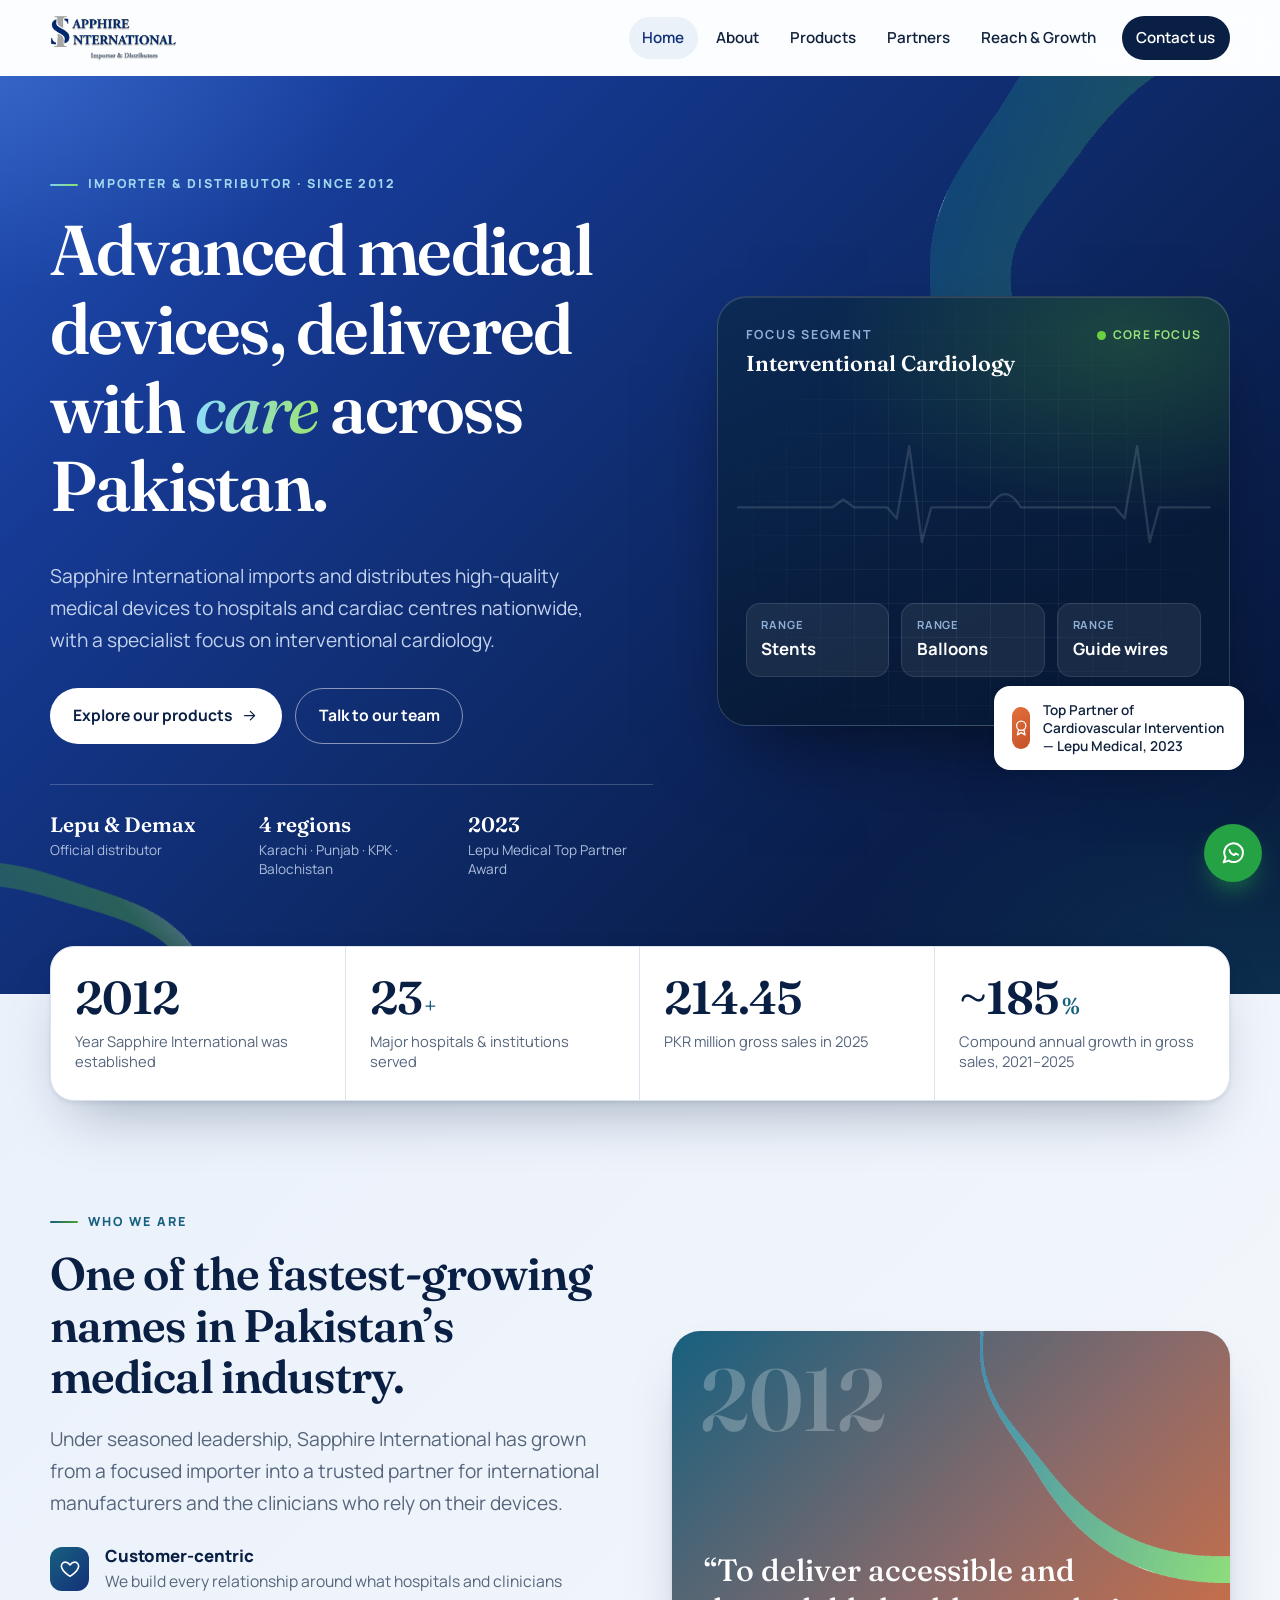
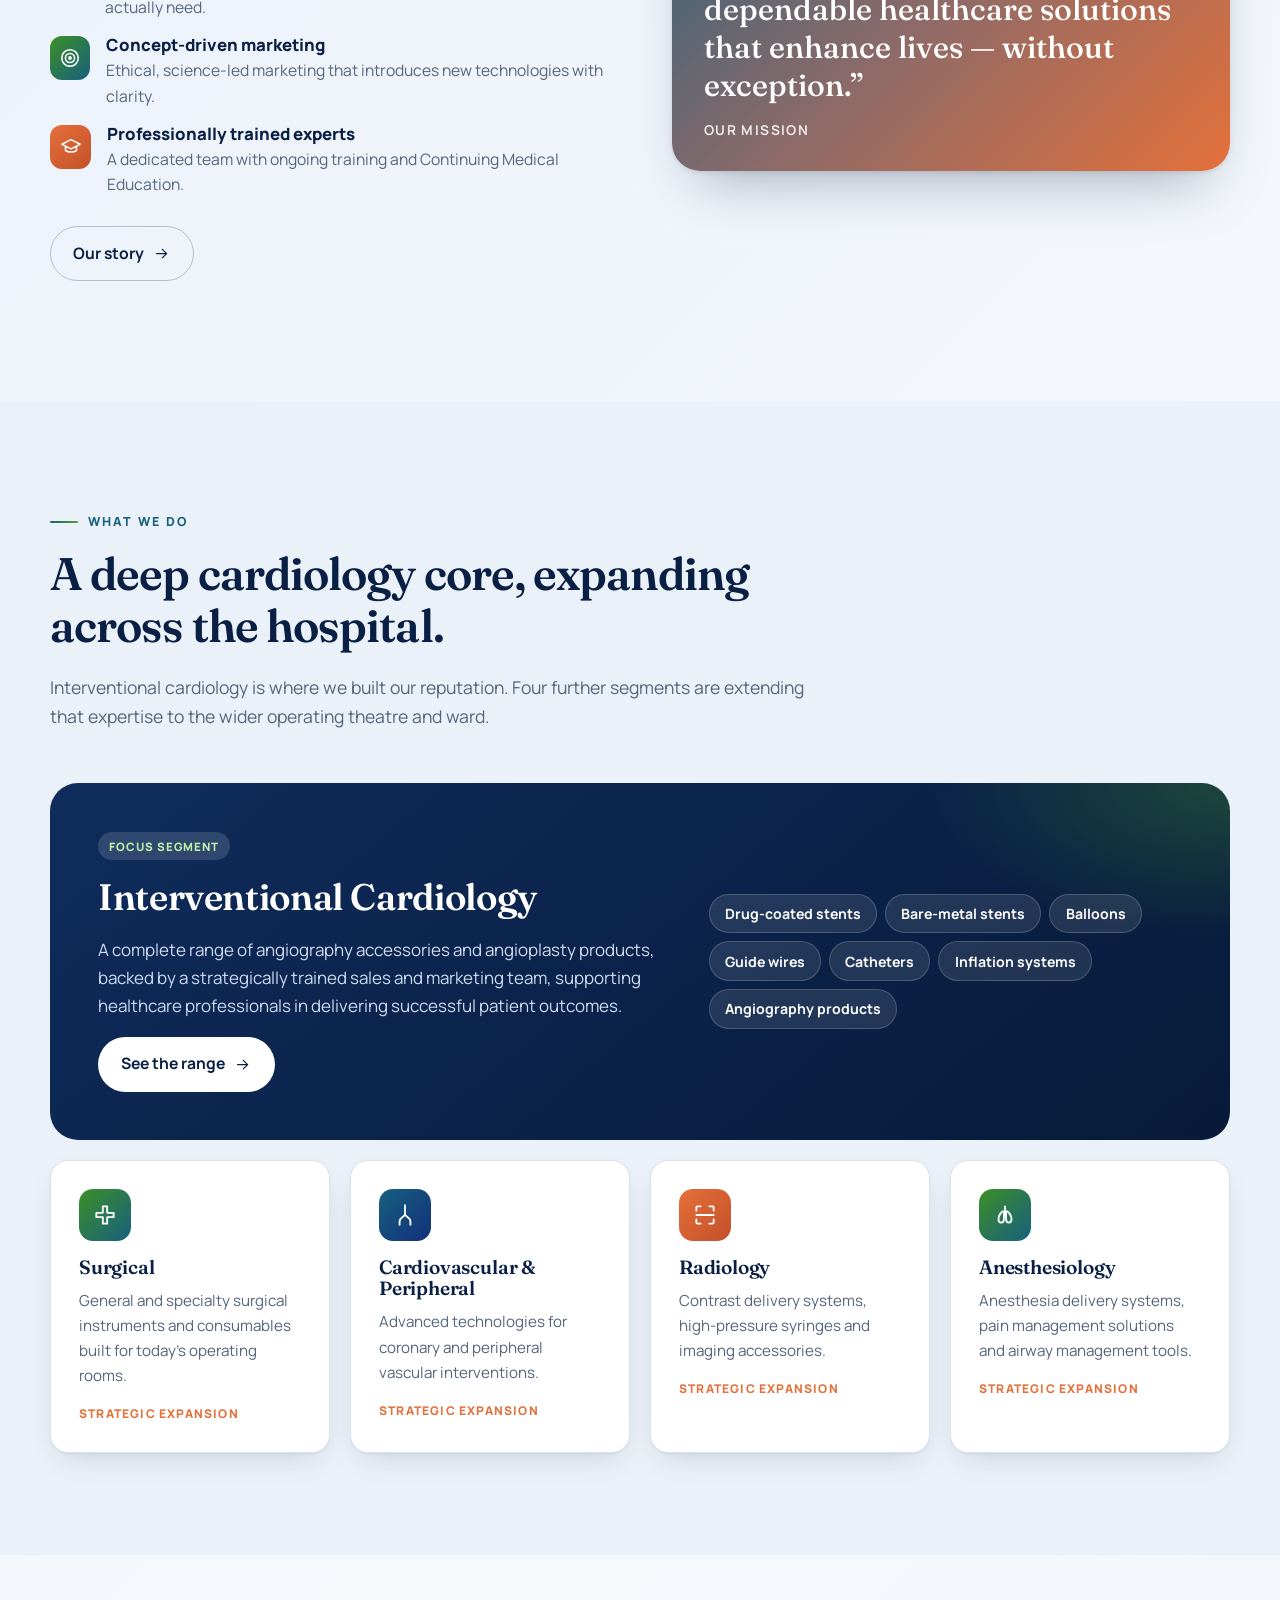
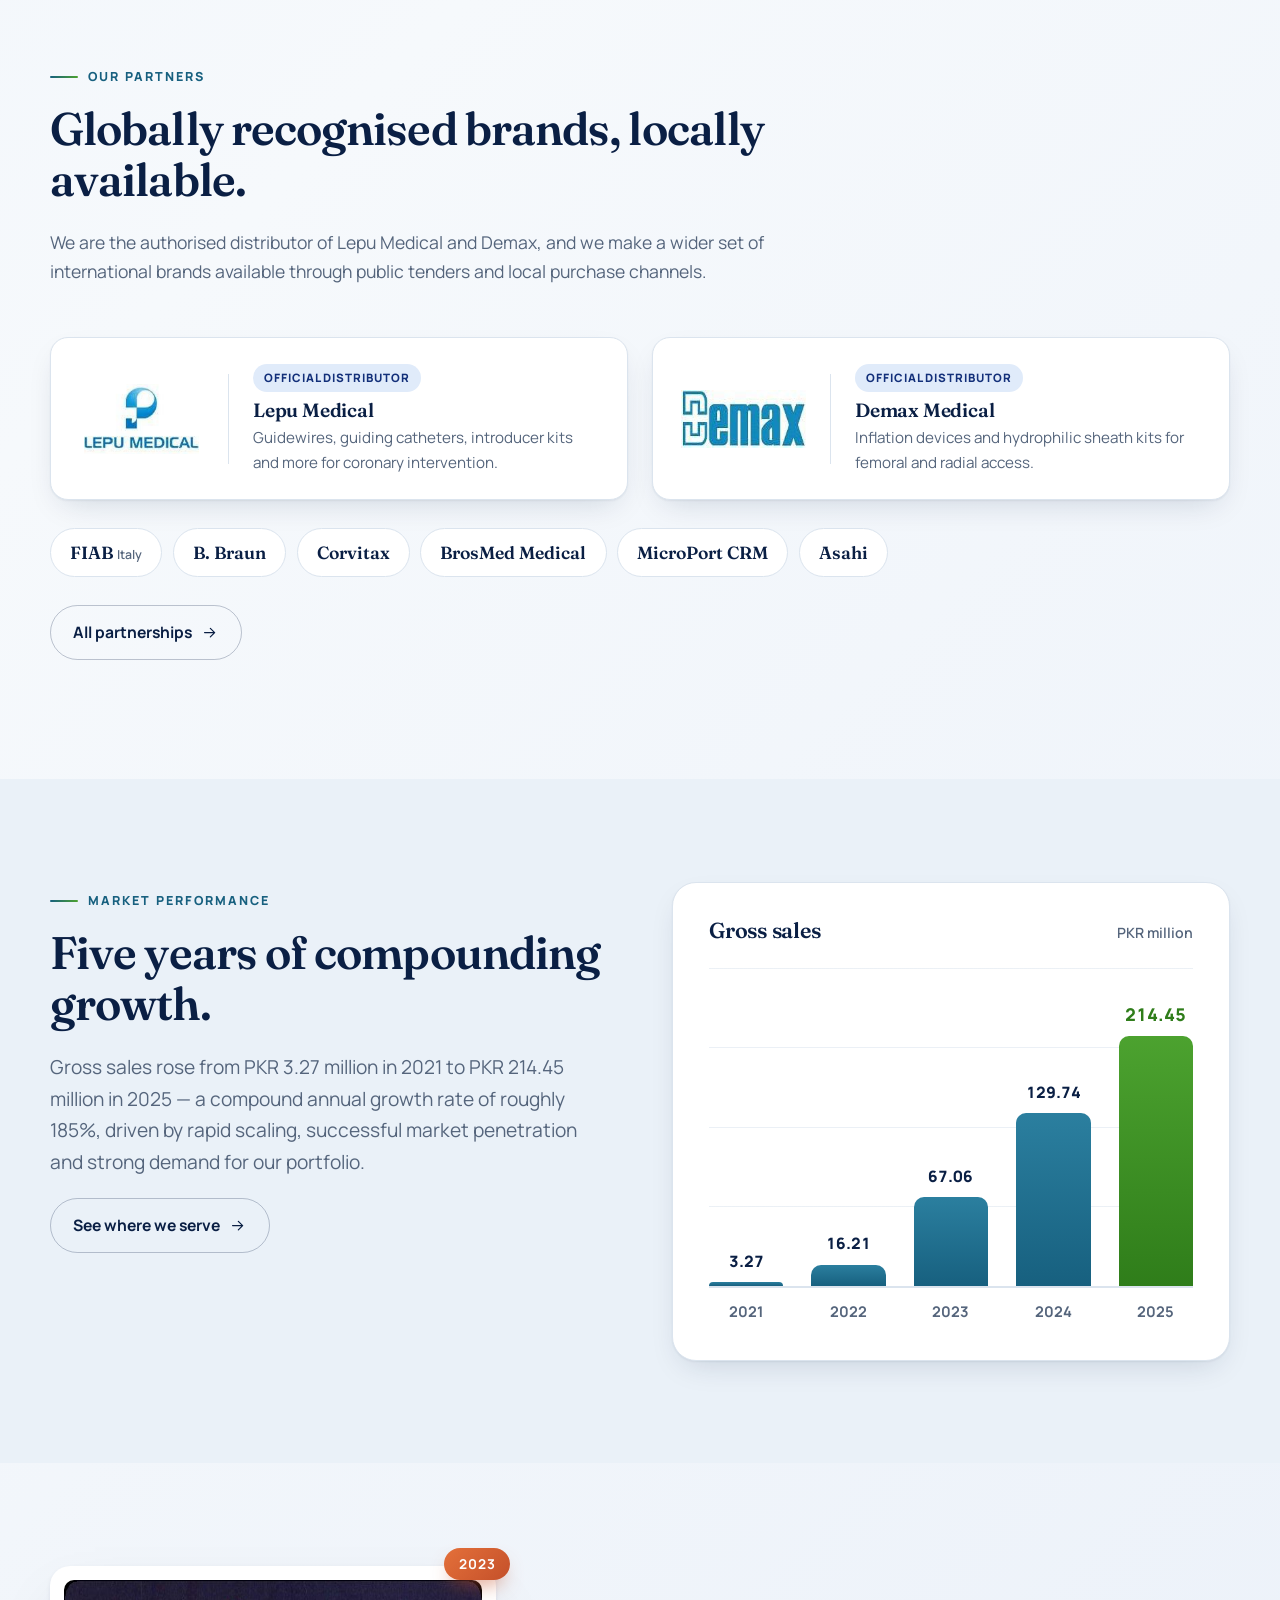
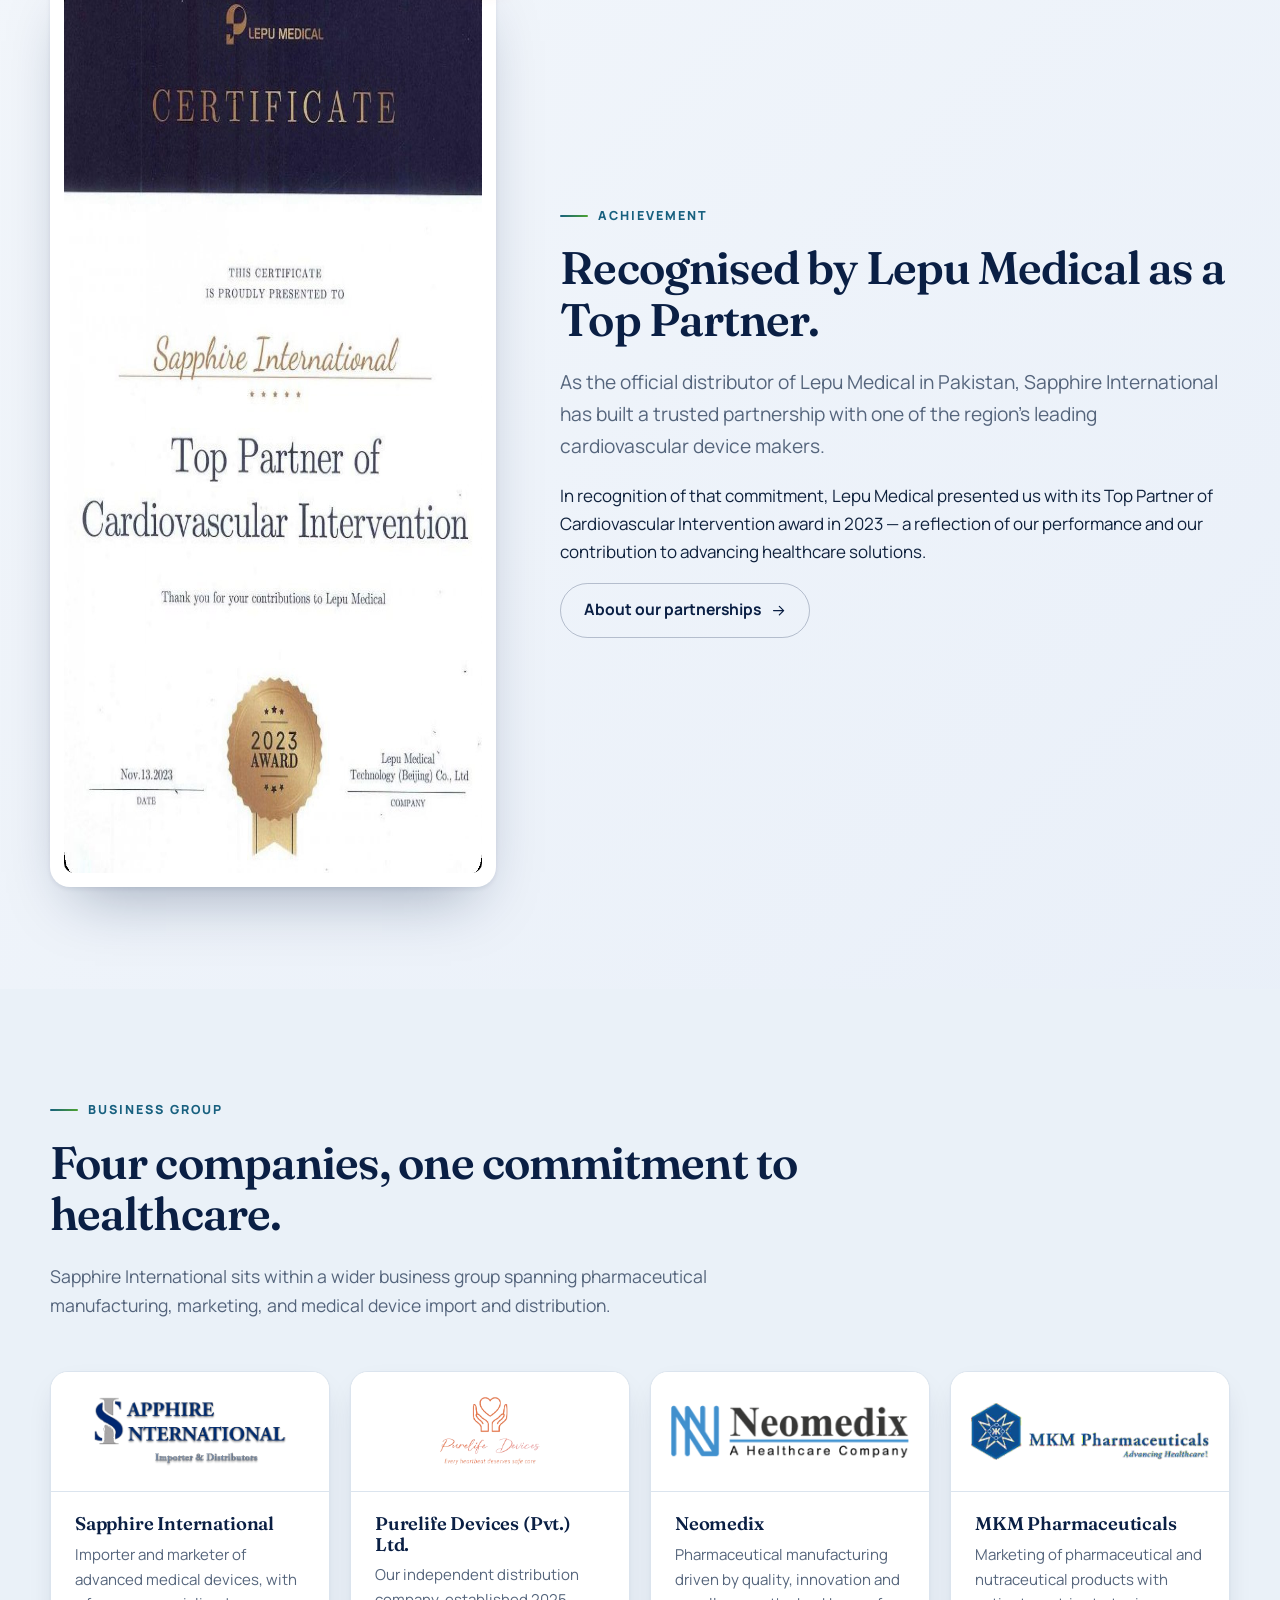
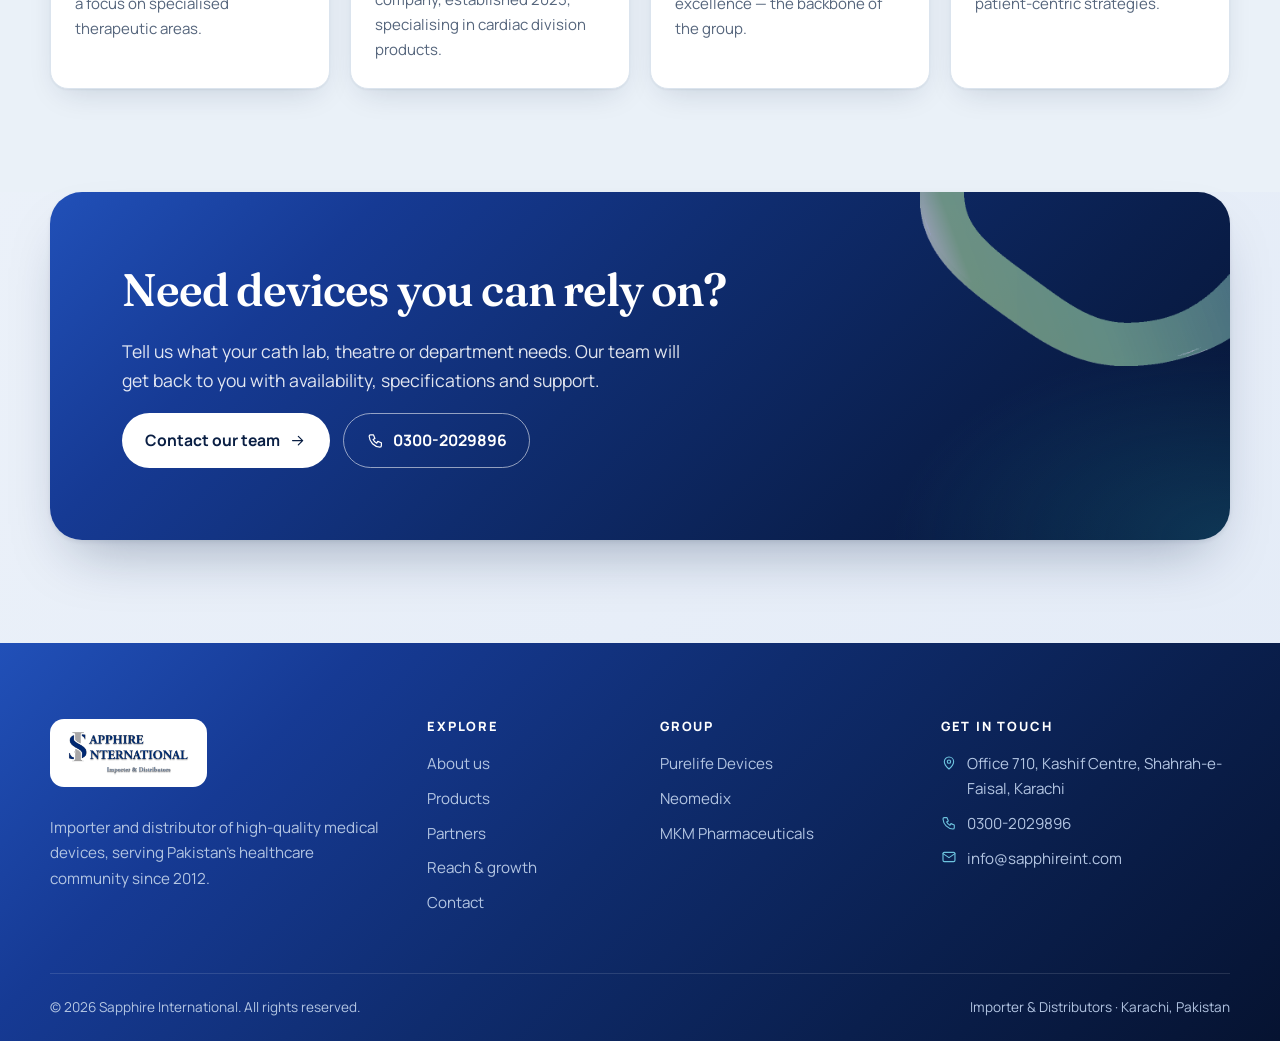
==== index.html @ 2f23a9c2 "Add Sapphire International website Static six-page site (home, about, products, partners, reach, con" ====
<!doctype html>
<html lang="en">
<head>
<meta charset="utf-8">
<meta name="viewport" content="width=device-width, initial-scale=1">
<title>Sapphire International — Medical Device Importer & Distributor, Pakistan</title>
<meta name="description" content="Sapphire International imports and distributes high-quality medical devices across Pakistan, with a specialist focus on interventional cardiology. Official distributor of Lepu Medical and Demax.">
<meta property="og:title" content="Sapphire International — Importer & Distributor of Medical Devices">
<meta property="og:description" content="Advanced cardiac and surgical medical devices for hospitals across Pakistan, since 2012.">
<meta property="og:type" content="website">
<meta name="theme-color" content="#0a1f44">
<link rel="icon" href="assets/img/favicon.svg" type="image/svg+xml">
<link rel="preconnect" href="https://fonts.googleapis.com">
<link rel="preconnect" href="https://fonts.gstatic.com" crossorigin>
<link href="https://fonts.googleapis.com/css2?family=Fraunces:ital,opsz,wght@0,9..144,500;0,9..144,600;1,9..144,500&family=Manrope:wght@500;600;700;800&display=swap" rel="stylesheet">
<link rel="stylesheet" href="assets/css/styles.css">
<script>document.documentElement.classList.add('js');</script>
</head>
<body>
<a class="skip" href="#main">Skip to content</a>

<header class="site-header">
  <div class="container nav">
    <a class="brand" href="index.html" aria-label="Sapphire International — home"><img src="assets/img/logo-sapphire.png" alt="Sapphire International — Importer & Distributors" width="423" height="153"></a>
    <button class="nav-toggle" type="button" aria-expanded="false" aria-controls="nav-links" aria-label="Toggle menu"><svg class="ic i-menu"><use href="#i-menu"/></svg><svg class="ic i-close"><use href="#i-close"/></svg></button>
    <nav class="nav-links" id="nav-links" aria-label="Primary">
      <a href="index.html" aria-current="page">Home</a>
      <a href="about.html">About</a>
      <a href="products.html">Products</a>
      <a href="partners.html">Partners</a>
      <a href="reach.html">Reach &amp; Growth</a>
      <a href="contact.html" class="btn">Contact us</a>
    </nav>
  </div>
</header>

<main id="main">

<!-- HERO -->
<section class="hero">
  <img class="ring ring--a" src="assets/img/ring-a.png" alt="" aria-hidden="true">
  <img class="ring ring--b" src="assets/img/ring-thin-b.png" alt="" aria-hidden="true">
  <div class="container hero-grid">
    <div>
      <span class="eyebrow">Importer &amp; Distributor · Since 2012</span>
      <h1>Advanced medical devices, delivered with <em>care</em> across Pakistan.</h1>
      <p class="lead">Sapphire International imports and distributes high-quality medical devices to hospitals and cardiac centres nationwide, with a specialist focus on interventional cardiology.</p>
      <div class="cta-row">
        <a class="btn" href="products.html">Explore our products <svg class="ic"><use href="#i-arrow-right"/></svg></a>
        <a class="btn btn--ghost" href="contact.html">Talk to our team</a>
      </div>
      <div class="hero-proof">
        <div><strong>Lepu &amp; Demax</strong>Official distributor</div>
        <div><strong>4 regions</strong>Karachi · Punjab · KPK · Balochistan</div>
        <div><strong>2023</strong>Lepu Medical Top Partner Award</div>
      </div>
    </div>

    <div class="hero-visual reveal">
      <div class="pulse-card" role="img" aria-label="Animated heartbeat trace representing our cardiology focus">
        <div class="pulse-top">
          <div><small>Focus segment</small><b>Interventional Cardiology</b></div>
          <span class="live">Core focus</span>
        </div>
        <div class="ecg">
          <svg viewBox="0 0 600 200" aria-hidden="true">
            <path class="ghost" d="M0 110H120l14-10 14 10h42l12 14 16-92 16 122 12-44h74q20-34 40 0h120l12 14 16-92 16 122 12-44H600"/>
            <path class="trace" d="M0 110H120l14-10 14 10h42l12 14 16-92 16 122 12-44h74q20-34 40 0h120l12 14 16-92 16 122 12-44H600"/>
          </svg>
        </div>
        <div class="pulse-meta">
          <div><small>Range</small><b>Stents</b></div>
          <div><small>Range</small><b>Balloons</b></div>
          <div><small>Range</small><b>Guide wires</b></div>
        </div>
      </div>
      <div class="float-badge">
        <span class="icon-badge icon-badge--orange"><svg class="ic"><use href="#i-award"/></svg></span>
        <span>Top Partner of Cardiovascular Intervention — Lepu Medical, 2023</span>
      </div>
    </div>
  </div>
</section>

<!-- STATS -->
<section class="stats" aria-label="Company at a glance">
  <div class="container">
    <div class="stats-grid">
      <div class="stat"><div class="num">2012</div><p>Year Sapphire International was established</p></div>
      <div class="stat"><div class="num"><span data-count="23">23</span><small>+</small></div><p>Major hospitals &amp; institutions served</p></div>
      <div class="stat"><div class="num"><span data-count="214.45" data-decimals="2">214.45</span></div><p>PKR million gross sales in 2025</p></div>
      <div class="stat"><div class="num">~<span data-count="185">185</span><small>%</small></div><p>Compound annual growth in gross sales, 2021–2025</p></div>
    </div>
  </div>
</section>

<!-- ABOUT -->
<section class="section">
  <div class="container split">
    <div class="reveal">
      <span class="eyebrow">Who we are</span>
      <h2>One of the fastest-growing names in Pakistan’s medical industry.</h2>
      <p class="lead">Under seasoned leadership, Sapphire International has grown from a focused importer into a trusted partner for international manufacturers and the clinicians who rely on their devices.</p>
      <div class="pillars">
        <div class="pillar"><span class="icon-badge"><svg class="ic"><use href="#i-heart"/></svg></span><div><h3>Customer-centric</h3><p>We build every relationship around what hospitals and clinicians actually need.</p></div></div>
        <div class="pillar"><span class="icon-badge icon-badge--green"><svg class="ic"><use href="#i-target"/></svg></span><div><h3>Concept-driven marketing</h3><p>Ethical, science-led marketing that introduces new technologies with clarity.</p></div></div>
        <div class="pillar"><span class="icon-badge icon-badge--orange"><svg class="ic"><use href="#i-cap"/></svg></span><div><h3>Professionally trained experts</h3><p>A dedicated team with ongoing training and Continuing Medical Education.</p></div></div>
      </div>
      <p style="margin-top:1.75rem"><a class="btn btn--ghost" href="about.html">Our story <svg class="ic"><use href="#i-arrow-right"/></svg></a></p>
    </div>
    <div class="story-visual reveal" style="--d:.12s">
      <img class="ring" src="assets/img/ring-thin-a.png" alt="" aria-hidden="true">
      <span class="year-stamp">2012</span>
      <blockquote>“To deliver accessible and dependable healthcare solutions that enhance lives — without exception.”
        <cite>Our mission</cite>
      </blockquote>
    </div>
  </div>
</section>

<!-- DIVISIONS -->
<section class="section section--tint">
  <div class="container">
    <div class="section-head reveal">
      <span class="eyebrow">What we do</span>
      <h2>A deep cardiology core, expanding across the hospital.</h2>
      <p>Interventional cardiology is where we built our reputation. Four further segments are extending that expertise to the wider operating theatre and ward.</p>
    </div>
    <div class="division-grid">
      <article class="feature reveal">
        <div>
          <span class="tag">Focus segment</span>
          <h3>Interventional Cardiology</h3>
          <p>A complete range of angiography accessories and angioplasty products, backed by a strategically trained sales and marketing team, supporting healthcare professionals in delivering successful patient outcomes.</p>
          <a class="btn btn--light" href="products.html">See the range <svg class="ic"><use href="#i-arrow-right"/></svg></a>
        </div>
        <div class="chip-list" aria-label="Product types">
          <span class="chip">Drug-coated stents</span><span class="chip">Bare-metal stents</span><span class="chip">Balloons</span><span class="chip">Guide wires</span><span class="chip">Catheters</span><span class="chip">Inflation systems</span><span class="chip">Angiography products</span>
        </div>
      </article>
      <article class="card mini reveal" style="--d:.05s"><span class="icon-badge icon-badge--green"><svg class="ic"><use href="#i-plus"/></svg></span><h3>Surgical</h3><p>General and specialty surgical instruments and consumables built for today’s operating rooms.</p><div class="where">Strategic expansion</div></article>
      <article class="card mini reveal" style="--d:.1s"><span class="icon-badge"><svg class="ic"><use href="#i-vessel"/></svg></span><h3>Cardiovascular &amp; Peripheral</h3><p>Advanced technologies for coronary and peripheral vascular interventions.</p><div class="where">Strategic expansion</div></article>
      <article class="card mini reveal" style="--d:.15s"><span class="icon-badge icon-badge--orange"><svg class="ic"><use href="#i-scan"/></svg></span><h3>Radiology</h3><p>Contrast delivery systems, high-pressure syringes and imaging accessories.</p><div class="where">Strategic expansion</div></article>
      <article class="card mini reveal" style="--d:.2s"><span class="icon-badge icon-badge--green"><svg class="ic"><use href="#i-lungs"/></svg></span><h3>Anesthesiology</h3><p>Anesthesia delivery systems, pain management solutions and airway management tools.</p><div class="where">Strategic expansion</div></article>
    </div>
  </div>
</section>

<!-- PARTNERS -->
<section class="section">
  <div class="container">
    <div class="section-head reveal">
      <span class="eyebrow">Our partners</span>
      <h2>Globally recognised brands, locally available.</h2>
      <p>We are the authorised distributor of Lepu Medical and Demax, and we make a wider set of international brands available through public tenders and local purchase channels.</p>
    </div>
    <div class="partner-row">
      <div class="partner-card reveal">
        <div class="logo-box"><img src="assets/img/logo-lepu.png" alt="Lepu Medical" width="173" height="106"></div>
        <div><span class="tag tag--blue">Official distributor</span><h3 style="margin-top:.5rem">Lepu Medical</h3><p>Guidewires, guiding catheters, introducer kits and more for coronary intervention.</p></div>
      </div>
      <div class="partner-card reveal" style="--d:.1s">
        <div class="logo-box"><img src="assets/img/logo-demax.png" alt="Demax Medical" width="185" height="58"></div>
        <div><span class="tag tag--blue">Official distributor</span><h3 style="margin-top:.5rem">Demax Medical</h3><p>Inflation devices and hydrophilic sheath kits for femoral and radial access.</p></div>
      </div>
    </div>
    <div class="brand-cloud reveal" aria-label="Sub-distribution brands">
      <span class="brand-pill">FIAB <small style="font-family:var(--font-body);font-size:.7em;color:var(--muted)">Italy</small></span>
      <span class="brand-pill">B. Braun</span>
      <span class="brand-pill">Corvitax</span>
      <span class="brand-pill">BrosMed Medical</span>
      <span class="brand-pill">MicroPort CRM</span>
      <span class="brand-pill">Asahi</span>
    </div>
    <p style="margin-top:1.75rem"><a class="btn btn--ghost" href="partners.html">All partnerships <svg class="ic"><use href="#i-arrow-right"/></svg></a></p>
  </div>
</section>

<!-- GROWTH -->
<section class="section section--tint">
  <div class="container split split--top">
    <div class="reveal">
      <span class="eyebrow">Market performance</span>
      <h2>Five years of compounding growth.</h2>
      <p class="lead">Gross sales rose from PKR 3.27 million in 2021 to PKR 214.45 million in 2025 — a compound annual growth rate of roughly 185%, driven by rapid scaling, successful market penetration and strong demand for our portfolio.</p>
      <p><a class="btn btn--ghost" href="reach.html">See where we serve <svg class="ic"><use href="#i-arrow-right"/></svg></a></p>
    </div>
    <div class="chart-card reveal" style="--d:.1s">
      <div class="chart-head"><h3>Gross sales</h3><small>PKR million</small></div>
      <div class="bars" role="img" aria-label="Gross sales in PKR million: 2021, 3.27. 2022, 16.21. 2023, 67.06. 2024, 129.74. 2025, 214.45.">
        <div class="bar-col"><span class="bar-val">3.27</span><div class="bar" style="--h:1.6%"></div></div>
        <div class="bar-col"><span class="bar-val">16.21</span><div class="bar" style="--h:7.6%;--d:.1s"></div></div>
        <div class="bar-col"><span class="bar-val">67.06</span><div class="bar" style="--h:31.3%;--d:.2s"></div></div>
        <div class="bar-col"><span class="bar-val">129.74</span><div class="bar" style="--h:60.5%;--d:.3s"></div></div>
        <div class="bar-col peak"><span class="bar-val">214.45</span><div class="bar" style="--h:100%;--d:.4s"></div></div>
      </div>
      <div class="bar-years" aria-hidden="true"><span>2021</span><span>2022</span><span>2023</span><span>2024</span><span>2025</span></div>
    </div>
  </div>
</section>

<!-- AWARD -->
<section class="section">
  <div class="container award">
    <figure class="cert reveal" style="margin:0">
      <img src="assets/img/lepu-top-partner-2023.jpg" alt="Lepu Medical certificate presented to Sapphire International: Top Partner of Cardiovascular Intervention, 13 November 2023" width="1058" height="893" loading="lazy">
    </figure>
    <div class="reveal" style="--d:.1s">
      <span class="eyebrow">Achievement</span>
      <h2>Recognised by Lepu Medical as a Top Partner.</h2>
      <p class="lead">As the official distributor of Lepu Medical in Pakistan, Sapphire International has built a trusted partnership with one of the region’s leading cardiovascular device makers.</p>
      <p>In recognition of that commitment, Lepu Medical presented us with its Top Partner of Cardiovascular Intervention award in 2023 — a reflection of our performance and our contribution to advancing healthcare solutions.</p>
      <p><a class="btn btn--ghost" href="partners.html">About our partnerships <svg class="ic"><use href="#i-arrow-right"/></svg></a></p>
    </div>
  </div>
</section>

<!-- GROUP -->
<section class="section section--tint">
  <div class="container">
    <div class="section-head reveal">
      <span class="eyebrow">Business group</span>
      <h2>Four companies, one commitment to healthcare.</h2>
      <p>Sapphire International sits within a wider business group spanning pharmaceutical manufacturing, marketing, and medical device import and distribution.</p>
    </div>
    <div class="group-grid">
      <article class="group-card reveal"><div class="group-logo"><img src="assets/img/logo-sapphire.png" alt="Sapphire International"></div><div class="group-body"><h3>Sapphire International</h3><p>Importer and marketer of advanced medical devices, with a focus on specialised therapeutic areas.</p></div></article>
      <article class="group-card reveal" style="--d:.07s"><div class="group-logo"><img src="assets/img/logo-purelife.png" alt="Purelife Devices"></div><div class="group-body"><h3>Purelife Devices (Pvt.) Ltd.</h3><p>Our independent distribution company, established 2025, specialising in cardiac division products.</p></div></article>
      <article class="group-card reveal" style="--d:.14s"><div class="group-logo"><img src="assets/img/logo-neomedix.png" alt="Neomedix — A Healthcare Company"></div><div class="group-body"><h3>Neomedix</h3><p>Pharmaceutical manufacturing driven by quality, innovation and excellence — the backbone of the group.</p></div></article>
      <article class="group-card reveal" style="--d:.21s"><div class="group-logo"><img src="assets/img/logo-mkm.png" alt="MKM Pharmaceuticals — Advancing Healthcare"></div><div class="group-body"><h3>MKM Pharmaceuticals</h3><p>Marketing of pharmaceutical and nutraceutical products with patient-centric strategies.</p></div></article>
    </div>
  </div>
</section>

<!-- CTA -->
<section class="section" style="padding-top:0">
  <div class="container">
    <div class="cta-band reveal">
      <img class="ring" src="assets/img/ring-b.png" alt="" aria-hidden="true">
      <h2>Need devices you can rely on?</h2>
      <p>Tell us what your cath lab, theatre or department needs. Our team will get back to you with availability, specifications and support.</p>
      <div class="cta-row">
        <a class="btn btn--light" href="contact.html">Contact our team <svg class="ic"><use href="#i-arrow-right"/></svg></a>
        <a class="btn btn--outline-light" href="tel:+923002029896"><svg class="ic"><use href="#i-phone"/></svg> 0300-2029896</a>
      </div>
    </div>
  </div>
</section>

</main>

<footer class="site-footer">
  <div class="container footer-grid">
    <div class="footer-brand">
      <a class="logo-plate" href="index.html" aria-label="Sapphire International — home"><img src="assets/img/logo-sapphire.png" alt="Sapphire International"></a>
      <p>Importer and distributor of high-quality medical devices, serving Pakistan’s healthcare community since 2012.</p>
    </div>
    <div>
      <h4>Explore</h4>
      <ul>
        <li><a href="about.html">About us</a></li>
        <li><a href="products.html">Products</a></li>
        <li><a href="partners.html">Partners</a></li>
        <li><a href="reach.html">Reach &amp; growth</a></li>
        <li><a href="contact.html">Contact</a></li>
      </ul>
    </div>
    <div>
      <h4>Group</h4>
      <ul>
        <li><a href="about.html#group">Purelife Devices</a></li>
        <li><a href="about.html#group">Neomedix</a></li>
        <li><a href="about.html#group">MKM Pharmaceuticals</a></li>
      </ul>
    </div>
    <div>
      <h4>Get in touch</h4>
      <ul class="contact-list">
        <li><svg class="ic"><use href="#i-pin"/></svg><span>Office 710, Kashif Centre, Shahrah-e-Faisal, Karachi</span></li>
        <li><svg class="ic"><use href="#i-phone"/></svg><a href="tel:+923002029896">0300-2029896</a></li>
        <li><svg class="ic"><use href="#i-mail"/></svg><a href="mailto:info@sapphireint.com">info@sapphireint.com</a></li>
      </ul>
    </div>
  </div>
  <div class="container footer-bottom">
    <span>© <span data-year>2026</span> Sapphire International. All rights reserved.</span>
    <span>Importer &amp; Distributors · Karachi, Pakistan</span>
  </div>
</footer>

<a class="wa" href="https://wa.me/923002029896" target="_blank" rel="noopener" aria-label="Chat with us on WhatsApp"><svg class="ic"><use href="#i-chat"/></svg></a>

<script src="assets/js/main.js"></script>
</body>
</html>
---- assets/css/styles.css ----
/* Sapphire International — site styles
   Palette is taken from the company profile: sapphire navy (logo), teal, green, orange. */

:root {
  --navy: #0a1f44;
  --navy-2: #0f2c5c;
  --sapphire: #13307a;
  --teal: #17607f;
  --green: #4ca22f;
  --orange: #e4703a;
  --ink: #10223d;
  --muted: #55657c;
  --line: #dbe4ee;
  --bg: #f6f9fc;
  --tint: #eaf1f8;
  --surface: #ffffff;
  --radius: 18px;
  --shadow: 0 1px 2px rgba(10, 31, 68, .06), 0 12px 32px -12px rgba(10, 31, 68, .18);
  --shadow-lg: 0 2px 4px rgba(10, 31, 68, .08), 0 30px 60px -24px rgba(10, 31, 68, .35);
  /* Logo blue, diagonal from top-left to bottom-right */
  --grad-blue: linear-gradient(135deg, #2150b8 0%, #163a94 22%, #0f2c6e 48%, #0a1f4d 74%, #061331 100%);
  --font-display: "Fraunces", "Iowan Old Style", Georgia, serif;
  --font-body: "Manrope", system-ui, -apple-system, "Segoe UI", sans-serif;
  --header-h: 76px;
}

*, *::before, *::after { box-sizing: border-box; }
html { scroll-behavior: smooth; scroll-padding-top: calc(var(--header-h) + 12px); -webkit-text-size-adjust: 100%; }
body {
  margin: 0;
  font-family: var(--font-body);
  font-size: 1.0625rem;
  line-height: 1.65;
  color: var(--ink);
  background: linear-gradient(135deg, #e6eefa 0%, #f6f9fc 42%, #e3ebf7 100%);
  -webkit-font-smoothing: antialiased;
}
img, svg { max-width: 100%; display: block; }
a { color: inherit; }
h1, h2, h3, h4 { font-family: var(--font-display); font-weight: 600; line-height: 1.12; letter-spacing: -.01em; margin: 0 0 .5em; color: var(--navy); }
h1 { font-size: clamp(2.5rem, 5.6vw, 4.4rem); font-weight: 600; letter-spacing: -.025em; }
h2 { font-size: clamp(1.9rem, 3.6vw, 2.85rem); letter-spacing: -.02em; }
h3 { font-size: 1.35rem; }
p { margin: 0 0 1em; }
ul { margin: 0; padding: 0; list-style: none; }
.container { width: min(1180px, 100% - 2.5rem); margin-inline: auto; }
.ic { width: 1.25em; height: 1.25em; fill: none; stroke: currentColor; stroke-width: 1.7; stroke-linecap: round; stroke-linejoin: round; flex: none; }
.sr-only { position: absolute; width: 1px; height: 1px; overflow: hidden; clip: rect(0 0 0 0); white-space: nowrap; }
:focus-visible { outline: 3px solid var(--orange); outline-offset: 3px; border-radius: 6px; }
.skip { position: absolute; left: -999px; top: 8px; background: var(--navy); color: #fff; padding: .6rem 1rem; border-radius: 8px; z-index: 100; }
.skip:focus { left: 8px; }

/* ---------- Header ---------- */
.site-header {
  position: sticky; top: 0; z-index: 50; height: var(--header-h);
  background: rgba(255, 255, 255, .86); backdrop-filter: saturate(160%) blur(14px); -webkit-backdrop-filter: saturate(160%) blur(14px);
  border-bottom: 1px solid transparent; transition: border-color .25s, box-shadow .25s;
}
.site-header.scrolled { border-color: var(--line); box-shadow: 0 8px 24px -16px rgba(10, 31, 68, .25); }
.nav { height: var(--header-h); display: flex; align-items: center; justify-content: space-between; gap: 1.5rem; }
.brand img { height: 46px; width: auto; }
.nav-links { display: flex; align-items: center; gap: .25rem; }
.nav-links a {
  text-decoration: none; font-weight: 600; font-size: .95rem; color: var(--ink);
  padding: .55rem .85rem; border-radius: 999px; transition: background .2s, color .2s;
}
.nav-links a:hover { background: var(--tint); }
.nav-links a[aria-current="page"] { color: var(--sapphire); background: var(--tint); }
.nav-links .btn { margin-left: .5rem; color: #fff; }
.nav-links .btn:hover, .nav-links .btn[aria-current="page"] { background: var(--sapphire); color: #fff; }
.nav-toggle { display: none; width: 46px; height: 46px; border: 1px solid var(--line); background: #fff; border-radius: 12px; cursor: pointer; color: var(--navy); place-items: center; }
.nav-toggle .ic { width: 24px; height: 24px; }
.nav-toggle .i-close { display: none; }
.nav-open .nav-toggle .i-menu { display: none; }
.nav-open .nav-toggle .i-close { display: block; }

/* ---------- Buttons ---------- */
.btn {
  display: inline-flex; align-items: center; justify-content: center; gap: .55rem;
  font: inherit; font-weight: 700; font-size: .98rem; text-decoration: none; cursor: pointer;
  padding: .85rem 1.4rem; border-radius: 999px; border: 1.5px solid transparent;
  background: var(--navy); color: #fff; transition: transform .2s, background .2s, box-shadow .2s, border-color .2s;
}
.btn:hover { transform: translateY(-2px); background: var(--sapphire); box-shadow: 0 12px 24px -12px rgba(19, 48, 122, .6); }
.btn .ic { width: 1.1em; height: 1.1em; transition: transform .2s; }
.btn:hover .ic { transform: translateX(3px); }
.btn--ghost { background: transparent; color: var(--navy); border-color: rgba(10, 31, 68, .25); }
.btn--ghost:hover { background: #fff; border-color: var(--navy); box-shadow: none; }
.btn--light { background: #fff; color: var(--navy); }
.btn--light:hover { background: #fff; box-shadow: 0 14px 28px -12px rgba(0, 0, 0, .45); }
.btn--outline-light { background: transparent; color: #fff; border-color: rgba(255, 255, 255, .55); }
.btn--outline-light:hover { background: rgba(255, 255, 255, .12); border-color: #fff; box-shadow: none; }

/* ---------- Shared bits ---------- */
.eyebrow {
  display: inline-flex; align-items: center; gap: .6rem;
  font-size: .78rem; font-weight: 800; letter-spacing: .16em; text-transform: uppercase; color: var(--teal);
  margin-bottom: 1rem;
}
.eyebrow::before { content: ""; width: 28px; height: 2px; background: linear-gradient(90deg, var(--teal), var(--green)); border-radius: 2px; }
.section { padding-block: clamp(4rem, 8vw, 7rem); position: relative; }
.section--tint { background: var(--tint); }
.section--dark { background: var(--grad-blue); color: #d7e2f3; overflow: hidden; }
.section--dark h2, .section--dark h3 { color: #fff; }
.section--dark .eyebrow { color: #8fd0e6; }
.section-head { max-width: 760px; margin-bottom: clamp(2rem, 4vw, 3.25rem); }
.section-head p { color: var(--muted); font-size: 1.1rem; }
.section--dark .section-head p { color: #b4c6e0; }
.lead { font-size: 1.2rem; color: var(--muted); }
.grid { display: grid; gap: 1.5rem; }
.card {
  background: var(--surface); border: 1px solid var(--line); border-radius: var(--radius); padding: 1.75rem;
  box-shadow: var(--shadow); transition: transform .25s, box-shadow .25s;
}
.card:hover { transform: translateY(-4px); box-shadow: var(--shadow-lg); }
.icon-badge {
  width: 52px; height: 52px; border-radius: 14px; display: grid; place-items: center; margin-bottom: 1.1rem;
  background: linear-gradient(135deg, var(--teal), var(--sapphire)); color: #fff;
}
.icon-badge .ic { width: 26px; height: 26px; }
.icon-badge--green { background: linear-gradient(135deg, #3d8f26, var(--teal)); }
.icon-badge--orange { background: linear-gradient(135deg, var(--orange), #c4502a); }
.tag { display: inline-block; font-size: .72rem; font-weight: 800; letter-spacing: .08em; text-transform: uppercase; padding: .28rem .7rem; border-radius: 999px; background: #e3f3dc; color: #2d6e1b; }
.tag--blue { background: #e0ebfa; color: var(--sapphire); }
.tag--orange { background: #fdeadf; color: #b6491c; }
.check-list li { position: relative; padding-left: 1.9rem; margin-bottom: .6rem; }
.check-list li::before {
  content: ""; position: absolute; left: 0; top: .42em; width: 1.15rem; height: 1.15rem; border-radius: 50%;
  background: var(--green) url("data:image/svg+xml,%3Csvg xmlns='http://www.w3.org/2000/svg' viewBox='0 0 24 24' fill='none' stroke='white' stroke-width='3.5' stroke-linecap='round' stroke-linejoin='round'%3E%3Cpath d='M6 12.5l4 4 8-9'/%3E%3C/svg%3E") center/70% no-repeat;
}

/* ---------- Reveal ---------- */
.js .reveal { opacity: 0; transform: translateY(26px); transition: opacity .8s cubic-bezier(.2, .7, .2, 1), transform .8s cubic-bezier(.2, .7, .2, 1); transition-delay: var(--d, 0s); }
.js .reveal.in { opacity: 1; transform: none; }

/* ---------- Hero ---------- */
.hero { position: relative; overflow: hidden; color: #cfdcf3; padding-block: clamp(3rem, 7vw, 6rem) clamp(5.5rem, 9vw, 8rem); background:
  radial-gradient(700px 420px at 100% 100%, rgba(23, 96, 127, .35), transparent 65%),
  radial-gradient(600px 360px at 0% 0%, rgba(120, 170, 255, .22), transparent 60%), var(--grad-blue); }
.hero h1 { color: #fff; }
.hero .eyebrow { color: #9fd8ef; }
.hero .eyebrow::before { background: linear-gradient(90deg, #7fd1ee, #8be06a); }
.hero .lead { color: #c3d3ee; }
.hero .btn:not(.btn--ghost) { background: #fff; color: var(--navy); }
.hero .btn:not(.btn--ghost):hover { background: #fff; box-shadow: 0 14px 28px -12px rgba(0, 0, 0, .55); }
.hero .btn--ghost { color: #fff; border-color: rgba(255, 255, 255, .5); }
.hero .btn--ghost:hover { background: rgba(255, 255, 255, .12); border-color: #fff; }
.hero .ring { position: absolute; pointer-events: none; opacity: .9; }
.hero .ring--a { width: 520px; right: -170px; top: -150px; opacity: .5; }
.hero .ring--b { width: 440px; left: -230px; bottom: -190px; opacity: .4; transform: rotate(160deg); }
.hero-grid { display: grid; grid-template-columns: 1.08fr .92fr; gap: clamp(2rem, 5vw, 4.5rem); align-items: center; position: relative; }
.hero h1 em { font-style: italic; font-weight: 500; background: linear-gradient(100deg, #8fdcf5 10%, #9be37d 90%); -webkit-background-clip: text; background-clip: text; color: transparent; }
.hero .lead { max-width: 560px; margin-bottom: 2rem; }
.cta-row { display: flex; flex-wrap: wrap; gap: .85rem; }
.hero-proof { display: grid; grid-template-columns: repeat(3, 1fr); gap: 1rem 1.5rem; margin-top: 2.5rem; padding-top: 1.75rem; border-top: 1px solid rgba(255, 255, 255, .2); }
.hero-proof div { font-size: .85rem; color: #aebfdc; line-height: 1.4; }
.hero-proof strong { display: block; font-family: var(--font-display); font-size: 1.3rem; color: #fff; font-weight: 600; line-height: 1.2; margin-bottom: .2rem; }

.pulse-card {
  position: relative; border-radius: 30px; padding: 1.75rem; color: #fff; min-height: 430px; overflow: hidden;
  background: radial-gradient(500px 300px at 80% 10%, rgba(76, 162, 47, .28), transparent 60%), linear-gradient(155deg, #0b2a55 0%, #071a38 70%);
  border: 1px solid rgba(255, 255, 255, .16);
  box-shadow: 0 40px 80px -30px rgba(0, 0, 0, .6), inset 0 1px 0 rgba(255, 255, 255, .12);
}
.pulse-card::after { content: ""; position: absolute; inset: 0; background-image: linear-gradient(rgba(255, 255, 255, .05) 1px, transparent 1px), linear-gradient(90deg, rgba(255, 255, 255, .05) 1px, transparent 1px); background-size: 34px 34px; mask-image: radial-gradient(circle at 50% 55%, #000 30%, transparent 75%); -webkit-mask-image: radial-gradient(circle at 50% 55%, #000 30%, transparent 75%); pointer-events: none; }
.pulse-top { display: flex; justify-content: space-between; align-items: flex-start; position: relative; z-index: 1; }
.pulse-top small { display: block; color: #8fb0d6; font-size: .78rem; letter-spacing: .14em; text-transform: uppercase; font-weight: 700; }
.pulse-top b { font-family: var(--font-display); font-size: 1.35rem; font-weight: 600; }
.live { white-space: nowrap; display: inline-flex; align-items: center; gap: .45rem; font-size: .75rem; font-weight: 700; letter-spacing: .1em; text-transform: uppercase; color: #9ae37d; }
.live::before { content: ""; width: 9px; height: 9px; border-radius: 50%; background: #6ad03f; box-shadow: 0 0 0 0 rgba(106, 208, 63, .7); animation: ping 1.8s infinite; }
@keyframes ping { 70% { box-shadow: 0 0 0 10px rgba(106, 208, 63, 0); } 100% { box-shadow: 0 0 0 0 rgba(106, 208, 63, 0); } }
.ecg { position: relative; z-index: 1; margin: 2.5rem -.5rem 1.5rem; }
.ecg svg { width: 100%; height: auto; overflow: visible; }
.ecg .trace { fill: none; stroke: #66d4ff; stroke-width: 3; stroke-linecap: round; stroke-linejoin: round; stroke-dasharray: 1400; stroke-dashoffset: 1400; animation: draw 3.6s linear infinite; filter: drop-shadow(0 0 8px rgba(102, 212, 255, .8)); }
.ecg .ghost { fill: none; stroke: rgba(255, 255, 255, .13); stroke-width: 3; stroke-linecap: round; stroke-linejoin: round; }
@keyframes draw { 0% { stroke-dashoffset: 1400; } 70%, 100% { stroke-dashoffset: 0; } }
.pulse-meta { position: relative; z-index: 1; display: grid; grid-template-columns: repeat(3, 1fr); gap: .75rem; }
.pulse-meta div { background: rgba(255, 255, 255, .07); border: 1px solid rgba(255, 255, 255, .1); border-radius: 14px; padding: .8rem .9rem; }
.pulse-meta small { display: block; font-size: .7rem; color: #8fb0d6; letter-spacing: .08em; text-transform: uppercase; font-weight: 700; }
.pulse-meta b { font-size: 1.05rem; font-weight: 700; }
.float-badge {
  position: absolute; z-index: 2; right: -14px; bottom: -22px; max-width: 250px; background: #fff; color: var(--ink);
  border-radius: 16px; padding: .9rem 1.1rem; display: flex; gap: .8rem; align-items: center; box-shadow: var(--shadow-lg); font-size: .85rem; line-height: 1.35; font-weight: 600;
}
.float-badge .icon-badge { width: 42px; height: 42px; margin: 0; border-radius: 12px; }
.float-badge .icon-badge .ic { width: 22px; height: 22px; }
.hero-visual { position: relative; padding-bottom: 22px; }

/* ---------- Stats band ---------- */
.stats { margin-top: -3rem; position: relative; z-index: 3; }
.stats-grid { display: grid; grid-template-columns: repeat(4, 1fr); background: var(--surface); border: 1px solid var(--line); border-radius: 24px; box-shadow: var(--shadow-lg); overflow: hidden; }
.stat { padding: 1.75rem 1.5rem; border-right: 1px solid var(--line); }
.stat:last-child { border-right: 0; }
.stat .num { font-family: var(--font-display); font-weight: 600; font-size: clamp(2rem, 3.6vw, 2.9rem); color: var(--navy); line-height: 1; letter-spacing: -.02em; }
.stat .num small { font-size: .5em; color: var(--teal); margin-left: .12em; font-weight: 600; }
.stat p { margin: .6rem 0 0; font-size: .92rem; color: var(--muted); line-height: 1.4; }

/* ---------- Split sections ---------- */
.split { display: grid; grid-template-columns: 1fr 1fr; gap: clamp(2rem, 5vw, 5rem); align-items: center; }
.split--top { align-items: start; }
.pillars { display: grid; gap: 1rem; margin-top: 1.75rem; }
.pillar { display: flex; gap: 1rem; align-items: flex-start; }
.pillar .icon-badge { width: 44px; height: 44px; margin: 0; border-radius: 12px; }
.pillar .icon-badge .ic { width: 22px; height: 22px; }
.pillar h3 { font-family: var(--font-body); font-size: 1.05rem; margin: 0 0 .15rem; letter-spacing: 0; font-weight: 800; }
.pillar p { margin: 0; color: var(--muted); font-size: .98rem; }
.story-visual { position: relative; border-radius: 28px; min-height: 440px; overflow: hidden; background: linear-gradient(135deg, #17607f 0%, #8a6a6a 52%, #e4703a 100%); color: #fff; padding: 2rem; display: flex; flex-direction: column; justify-content: flex-end; box-shadow: var(--shadow-lg); }
.story-visual .ring { position: absolute; width: 420px; top: -230px; right: -170px; opacity: .9; filter: brightness(1.6) saturate(.7); }
.story-visual blockquote { margin: 0; position: relative; font-family: var(--font-display); font-size: clamp(1.4rem, 2.4vw, 1.95rem); line-height: 1.25; font-weight: 500; }
.story-visual cite { display: block; margin-top: 1rem; font: 700 .85rem var(--font-body); letter-spacing: .1em; text-transform: uppercase; opacity: .85; font-style: normal; }
.year-stamp { position: absolute; top: 1.5rem; left: 1.75rem; font-family: var(--font-display); font-size: 5.5rem; font-weight: 600; line-height: 1; opacity: .25; }

/* ---------- Timeline ---------- */
.timeline { list-style: none; margin: 0; padding: 0 0 0 1.75rem; position: relative; }
.timeline::before { content: ""; position: absolute; left: 7px; top: .5rem; bottom: .5rem; width: 2px; background: linear-gradient(180deg, var(--teal), var(--green), var(--orange)); border-radius: 2px; }
.timeline li { position: relative; padding: 0 0 2rem 1rem; }
.timeline li:last-child { padding-bottom: 0; }
.timeline li::before { content: ""; position: absolute; left: -1.75rem; top: .35rem; width: 16px; height: 16px; border-radius: 50%; background: #fff; border: 3px solid var(--teal); }
.timeline li:nth-child(2)::before { border-color: var(--green); }
.timeline li:nth-child(3)::before { border-color: var(--orange); }
.timeline li:nth-child(4)::before { border-color: var(--sapphire); }
.timeline b { display: block; font-family: var(--font-display); font-size: 1.6rem; color: var(--navy); font-weight: 600; line-height: 1.2; }
.timeline span { color: var(--muted); }

/* ---------- Divisions ---------- */
.division-grid { display: grid; grid-template-columns: repeat(4, 1fr); gap: 1.25rem; }
.feature {
  grid-column: span 4; display: grid; grid-template-columns: 1.1fr .9fr; gap: 2rem; align-items: center; border-radius: 28px; padding: clamp(1.75rem, 4vw, 3rem);
  background: radial-gradient(500px 260px at 100% 0%, rgba(76, 162, 47, .3), transparent 60%), linear-gradient(140deg, #0f2c5c, #071a38); color: #cfdcf0; position: relative; overflow: hidden;
}
.feature h3 { color: #fff; font-size: clamp(1.7rem, 3vw, 2.3rem); }
.feature .tag { background: rgba(255, 255, 255, .14); color: #bff0a8; margin-bottom: 1rem; }
.chip-list { display: flex; flex-wrap: wrap; gap: .5rem; }
.chip { display: inline-flex; align-items: center; font-size: .88rem; font-weight: 700; padding: .45rem .95rem; border-radius: 999px; background: rgba(255, 255, 255, .1); border: 1px solid rgba(255, 255, 255, .18); color: #fff; }
.mini { grid-column: span 1; }
.mini .icon-badge { margin-bottom: 1rem; }
.mini h3 { font-size: 1.2rem; }
.mini p { color: var(--muted); font-size: .95rem; margin: 0; }
.mini .where { margin-top: 1rem; font-size: .75rem; font-weight: 800; letter-spacing: .1em; text-transform: uppercase; color: var(--orange); }

/* ---------- Partner strip ---------- */
.partner-row { display: grid; grid-template-columns: repeat(2, 1fr); gap: 1.5rem; }
.partner-card { display: flex; gap: 1.5rem; align-items: center; background: #fff; border: 1px solid var(--line); border-radius: var(--radius); padding: 1.5rem 1.75rem; box-shadow: var(--shadow); }
.partner-card .logo-box { flex: none; width: 150px; height: 90px; display: grid; place-items: center; border-right: 1px solid var(--line); padding-right: 1.5rem; }
.partner-card .logo-box img { max-height: 70px; width: auto; }
.partner-card h3 { font-size: 1.2rem; margin-bottom: .25rem; }
.partner-card p { margin: 0; color: var(--muted); font-size: .95rem; }
.brand-cloud { display: flex; flex-wrap: wrap; gap: .65rem; margin-top: 1.75rem; }
.brand-pill { font-family: var(--font-display); font-weight: 600; font-size: 1.1rem; padding: .55rem 1.2rem; border-radius: 999px; background: #fff; border: 1px solid var(--line); color: var(--navy); }

/* ---------- Chart ---------- */
.chart-card { background: #fff; border: 1px solid var(--line); border-radius: 24px; padding: clamp(1.25rem, 3vw, 2.25rem); box-shadow: var(--shadow); }
.chart-head { display: flex; flex-wrap: wrap; justify-content: space-between; align-items: baseline; gap: .5rem; margin-bottom: 1.5rem; }
.chart-head h3 { margin: 0; }
.chart-head small { color: var(--muted); font-weight: 600; }
.bars { display: grid; grid-template-columns: repeat(5, 1fr); gap: clamp(.6rem, 2.5vw, 1.75rem); align-items: end; height: 320px; padding-top: 2rem; border-bottom: 2px solid var(--line); position: relative; }
.bars::before { content: ""; position: absolute; inset: 0 0 0 0; background: repeating-linear-gradient(to top, transparent 0, transparent calc(25% - 1px), var(--line) calc(25% - 1px), var(--line) 25%); opacity: .55; pointer-events: none; }
.bar-col { position: relative; height: 100%; display: flex; flex-direction: column; justify-content: flex-end; align-items: center; }
.bar-val { font-weight: 800; font-size: .98rem; margin-bottom: .45rem; color: var(--navy); font-variant-numeric: tabular-nums; }
.bar { width: 100%; max-width: 92px; height: var(--h); min-height: 4px; border-radius: 10px 10px 0 0; background: linear-gradient(180deg, #2b7f9f, var(--teal)); transform-origin: bottom; transition: transform 1.1s cubic-bezier(.2, .7, .2, 1); transition-delay: var(--d, 0s); }
.js .bar { transform: scaleY(0); }
.js .in .bar, .js .bar.in { transform: scaleY(1); }
.bar-col.peak .bar { background: linear-gradient(180deg, var(--green), #2f7d1a); }
.bar-col.peak .bar-val { color: #2f7d1a; font-size: 1.1rem; }
.bar-years { display: grid; grid-template-columns: repeat(5, 1fr); gap: clamp(.6rem, 2.5vw, 1.75rem); margin-top: .7rem; text-align: center; font-weight: 700; color: var(--muted); font-size: .92rem; }
.callouts { display: grid; grid-template-columns: repeat(3, 1fr); gap: 1.25rem; margin-top: 1.5rem; }
.callout { background: var(--tint); border-radius: 16px; padding: 1.25rem 1.4rem; }
.callout b { display: block; font-family: var(--font-display); font-size: 1.9rem; color: var(--navy); line-height: 1.1; }
.callout span { font-size: .9rem; color: var(--muted); }

/* ---------- Awards ---------- */
.award { display: grid; grid-template-columns: .8fr 1.2fr; gap: clamp(2rem, 5vw, 4.5rem); align-items: center; }
.cert { position: relative; border-radius: 20px; background: #fff; padding: 14px; box-shadow: var(--shadow-lg); transform: rotate(-2.2deg); transition: transform .4s; }
.cert:hover { transform: rotate(0) scale(1.02); }
.cert img { border-radius: 10px; width: 100%; }
.cert::after { content: "2023"; position: absolute; top: -18px; right: -14px; font: 700 .85rem var(--font-body); letter-spacing: .08em; background: linear-gradient(135deg, var(--orange), #c4502a); color: #fff; padding: .45rem .9rem; border-radius: 999px; box-shadow: 0 10px 20px -8px rgba(196, 80, 42, .7); }

/* ---------- Group ---------- */
.group-grid { display: grid; grid-template-columns: repeat(4, 1fr); gap: 1.25rem; }
.group-card { display: flex; flex-direction: column; background: #fff; border: 1px solid var(--line); border-radius: var(--radius); overflow: hidden; box-shadow: var(--shadow); transition: transform .25s, box-shadow .25s; }
.group-card:hover { transform: translateY(-4px); box-shadow: var(--shadow-lg); }
.group-logo { height: 120px; display: grid; place-items: center; padding: 1.25rem; background: #fff; border-bottom: 1px solid var(--line); }
.group-logo img { max-height: 70px; max-width: 100%; width: auto; object-fit: contain; }
.group-body { padding: 1.4rem 1.5rem 1.6rem; display: flex; flex-direction: column; gap: .5rem; flex: 1; }
.group-body h3 { font-size: 1.15rem; margin: 0; }
.group-body p { color: var(--muted); font-size: .94rem; margin: 0; }
.group-body address { font-style: normal; font-size: .86rem; color: var(--muted); display: flex; gap: .5rem; margin-top: auto; padding-top: .75rem; border-top: 1px dashed var(--line); line-height: 1.45; }
.group-body address .ic { margin-top: .15em; color: var(--teal); }

/* ---------- CTA band ---------- */
.cta-band { position: relative; overflow: hidden; border-radius: 32px; padding: clamp(2.5rem, 6vw, 4.5rem); color: #fff; background: radial-gradient(520px 300px at 100% 100%, rgba(23, 96, 127, .45), transparent 65%), var(--grad-blue); box-shadow: var(--shadow-lg); }
.cta-band h2 { color: #fff; max-width: 620px; }
.cta-band p { max-width: 560px; color: rgba(255, 255, 255, .88); font-size: 1.1rem; }
.cta-band .ring { position: absolute; right: -90px; top: -110px; width: 400px; opacity: .55; filter: brightness(1.8) saturate(.4); pointer-events: none; }

/* ---------- Page hero (inner pages) ---------- */
.page-hero { position: relative; overflow: hidden; padding-block: clamp(3.5rem, 8vw, 6.5rem) clamp(3rem, 6vw, 5rem); background: radial-gradient(700px 380px at 100% 100%, rgba(23, 96, 127, .35), transparent 65%), radial-gradient(600px 340px at 0% 0%, rgba(120, 170, 255, .2), transparent 60%), var(--grad-blue); }
.page-hero .ring { position: absolute; width: 380px; right: -110px; top: -90px; opacity: .45; pointer-events: none; }
.page-hero h1 { font-size: clamp(2.3rem, 5vw, 3.8rem); max-width: 860px; color: #fff; }
.page-hero .lead { max-width: 680px; margin: 0; color: #c3d3ee; }
.crumbs { display: flex; gap: .5rem; font-size: .85rem; font-weight: 700; color: #9fb4d6; margin-bottom: 1.25rem; }
.crumbs a { text-decoration: none; color: #9fd8ef; }
.crumbs a:hover { text-decoration: underline; }

/* ---------- Mission / values ---------- */
.mvv { display: grid; grid-template-columns: repeat(3, 1fr); gap: 1.5rem; }
.mvv .card { padding: 2rem; }
.mvv h3 { display: flex; align-items: center; gap: .6rem; }
.mvv p { color: var(--muted); margin: 0; }
.quality { margin-top: 1.5rem; border-radius: 24px; padding: clamp(1.75rem, 4vw, 2.75rem); background: linear-gradient(135deg, #0f2c5c, #071a38); color: #cfdcf0; display: grid; grid-template-columns: auto 1fr; gap: 1.75rem; align-items: start; }
.quality h3 { color: #fff; }
.quality p { margin: 0; font-size: 1.08rem; }
.quality .icon-badge { width: 64px; height: 64px; border-radius: 18px; margin: 0; background: linear-gradient(135deg, var(--green), var(--teal)); }

/* ---------- Org chart ---------- */
.org { display: grid; justify-items: center; gap: 0; }
.org-node { padding: .9rem 1.6rem; border-radius: 14px; font-weight: 800; text-align: center; background: var(--navy); color: #fff; min-width: 220px; position: relative; }
.org-node small { display: block; font-weight: 600; opacity: .75; font-size: .78rem; letter-spacing: .06em; text-transform: uppercase; }
.org-node--ceo { background: linear-gradient(135deg, var(--teal), var(--sapphire)); }
.org-line { width: 2px; height: 28px; background: var(--line); }
.org-funcs { display: grid; grid-template-columns: repeat(4, 1fr); gap: 1.1rem; width: 100%; position: relative; padding-top: 28px; }
.org-funcs::before { content: ""; position: absolute; top: 0; left: 12.5%; right: 12.5%; height: 2px; background: var(--line); }
.org-funcs::after { content: ""; position: absolute; top: -28px; left: 50%; width: 2px; height: 28px; background: var(--line); }
.func { background: #fff; border: 1px solid var(--line); border-radius: 16px; padding: 1.25rem; position: relative; box-shadow: var(--shadow); }
.func::before { content: ""; position: absolute; top: -28px; left: 50%; width: 2px; height: 28px; background: var(--line); }
.func h4 { font-family: var(--font-body); font-size: 1rem; font-weight: 800; margin-bottom: .1rem; }
.func .role { font-size: .75rem; font-weight: 800; letter-spacing: .08em; text-transform: uppercase; color: var(--orange); display: block; margin-bottom: .75rem; }
.func li { font-size: .9rem; color: var(--muted); padding: .28rem 0 .28rem 1rem; position: relative; line-height: 1.4; }
.func li::before { content: ""; position: absolute; left: 0; top: .78em; width: 6px; height: 6px; border-radius: 50%; background: var(--teal); }

/* ---------- Product catalogue ---------- */
.filters { display: flex; flex-wrap: wrap; gap: .55rem; margin-bottom: 1.75rem; }
.filter { font: inherit; font-weight: 700; font-size: .92rem; padding: .55rem 1.1rem; border-radius: 999px; background: #fff; border: 1.5px solid var(--line); color: var(--ink); cursor: pointer; transition: all .2s; }
.filter:hover { border-color: var(--teal); }
.filter[aria-pressed="true"] { background: var(--navy); color: #fff; border-color: var(--navy); }
.prod-grid { display: grid; grid-template-columns: repeat(3, 1fr); gap: 1.25rem; }
.prod { background: #fff; border: 1px solid var(--line); border-radius: var(--radius); padding: 1.4rem 1.5rem; display: flex; flex-direction: column; gap: .35rem; box-shadow: var(--shadow); transition: transform .25s, box-shadow .25s, opacity .3s; }
.prod:hover { transform: translateY(-3px); box-shadow: var(--shadow-lg); }
.prod[hidden] { display: none; }
.prod .brand-name { font-size: .74rem; font-weight: 800; letter-spacing: .12em; text-transform: uppercase; color: var(--teal); display: flex; justify-content: space-between; gap: .5rem; align-items: center; }
.prod h3 { font-family: var(--font-body); font-size: 1.08rem; font-weight: 800; letter-spacing: 0; margin: .15rem 0 .1rem; }
.prod p { margin: 0; font-size: .92rem; color: var(--muted); line-height: 1.5; }
.prod .cat { margin-top: auto; padding-top: .7rem; font-size: .8rem; font-weight: 700; color: var(--orange); }
.note { font-size: .88rem; color: var(--muted); margin-top: 1.5rem; }

/* ---------- Regions ---------- */
.tabs { display: flex; flex-wrap: wrap; gap: .55rem; margin-bottom: 1.5rem; }
.tab { font: inherit; font-weight: 800; font-size: .95rem; padding: .7rem 1.3rem; border-radius: 14px; background: #fff; border: 1.5px solid var(--line); color: var(--ink); cursor: pointer; display: inline-flex; gap: .6rem; align-items: center; transition: all .2s; }
.tab span { font-size: .78rem; font-weight: 800; background: var(--tint); color: var(--teal); border-radius: 999px; padding: .1rem .55rem; }
.tab:hover { border-color: var(--teal); }
.tab[aria-selected="true"] { background: var(--navy); color: #fff; border-color: var(--navy); }
.tab[aria-selected="true"] span { background: rgba(255, 255, 255, .18); color: #fff; }
.panel { background: #fff; border: 1px solid var(--line); border-radius: 24px; padding: clamp(1.25rem, 3vw, 2.25rem); box-shadow: var(--shadow); }
.panel h3 { display: flex; align-items: center; gap: .6rem; margin-bottom: 1.25rem; }
.js .panel[hidden] { display: none; }
.js .panel + .panel { margin-top: 0; }
html:not(.js) .panel { margin-bottom: 1.25rem; }
html:not(.js) .panel[hidden] { display: block; }
.inst-list { display: grid; grid-template-columns: repeat(2, 1fr); gap: .15rem 2rem; counter-reset: inst; }
.inst-list li { counter-increment: inst; display: flex; gap: .9rem; padding: .7rem 0; border-bottom: 1px solid var(--line); font-weight: 600; align-items: baseline; }
.inst-list li::before { content: counter(inst, decimal-leading-zero); font: 700 .8rem var(--font-body); color: var(--orange); flex: none; }
.inst-list li small { display: block; font-weight: 600; color: var(--muted); font-size: .82rem; }

/* ---------- Contact ---------- */
.contact-grid { display: grid; grid-template-columns: .9fr 1.1fr; gap: clamp(1.5rem, 4vw, 3rem); align-items: start; }
.contact-grid > * { min-width: 0; }
.office li span, .office li a { overflow-wrap: anywhere; min-width: 0; }
.office { background: #fff; border: 1px solid var(--line); border-radius: var(--radius); padding: 1.75rem; box-shadow: var(--shadow); margin-bottom: 1.25rem; }
.office h3 { display: flex; align-items: center; gap: .75rem; margin-bottom: 1rem; }
.office .tag { margin-left: auto; }
.office ul { display: grid; gap: .8rem; }
.office li { display: flex; gap: .85rem; align-items: flex-start; color: var(--muted); font-size: .98rem; }
.office li .ic { color: var(--teal); margin-top: .22em; }
.office li a { color: var(--ink); font-weight: 700; text-decoration: none; }
.office li a:hover { color: var(--sapphire); text-decoration: underline; }
.form { background: #fff; border: 1px solid var(--line); border-radius: 24px; padding: clamp(1.5rem, 3vw, 2.5rem); box-shadow: var(--shadow-lg); position: sticky; top: calc(var(--header-h) + 20px); }
.form h2 { font-size: 1.8rem; }
.field { display: grid; gap: .4rem; margin-bottom: 1rem; }
.field-row { display: grid; grid-template-columns: 1fr 1fr; gap: 1rem; }
label { font-weight: 800; font-size: .88rem; }
input, select, textarea { font: inherit; width: 100%; padding: .85rem 1rem; border-radius: 12px; border: 1.5px solid var(--line); background: var(--bg); color: var(--ink); transition: border-color .2s, background .2s, box-shadow .2s; }
input:focus, select:focus, textarea:focus { outline: none; border-color: var(--teal); background: #fff; box-shadow: 0 0 0 4px rgba(23, 96, 127, .15); }
textarea { min-height: 130px; resize: vertical; }
.form small { display: block; margin-top: 1rem; color: var(--muted); font-size: .84rem; line-height: 1.5; }
.form-status { margin-top: 1rem; font-weight: 700; color: #2d6e1b; }

/* ---------- Footer ---------- */
.site-footer { background: var(--grad-blue); color: #b3c5e2; padding-top: clamp(3rem, 6vw, 5rem); margin-top: 0; position: relative; overflow: hidden; }
.footer-grid { display: grid; grid-template-columns: 1.4fr .8fr 1fr 1.2fr; gap: 2.5rem; padding-bottom: 3rem; }
.footer-brand .logo-plate { display: inline-block; background: #fff; border-radius: 14px; padding: .75rem 1.1rem; margin-bottom: 1.25rem; }
.footer-brand .logo-plate img { height: 44px; width: auto; }
.footer-brand p { font-size: .95rem; max-width: 340px; }
.site-footer h4 { font-family: var(--font-body); color: #fff; font-size: .8rem; letter-spacing: .14em; text-transform: uppercase; font-weight: 800; margin-bottom: 1.1rem; }
.site-footer li { margin-bottom: .6rem; font-size: .95rem; }
.site-footer a { text-decoration: none; transition: color .2s; }
.site-footer a:hover { color: #fff; }
.site-footer .contact-list li { display: flex; gap: .65rem; align-items: flex-start; }
.site-footer .contact-list .ic { color: #6dc3de; margin-top: .25em; width: 1.05em; height: 1.05em; }
.footer-bottom { border-top: 1px solid rgba(255, 255, 255, .12); padding-block: 1.4rem; display: flex; flex-wrap: wrap; justify-content: space-between; gap: .75rem; font-size: .85rem; }

/* ---------- Floating WhatsApp ---------- */
.wa { position: fixed; right: 18px; bottom: 18px; z-index: 40; width: 58px; height: 58px; border-radius: 50%; display: grid; place-items: center; background: #25a244; color: #fff; box-shadow: 0 14px 28px -10px rgba(37, 162, 68, .8); transition: transform .2s; }
.wa:hover { transform: scale(1.08); }
.wa .ic { width: 28px; height: 28px; }

/* ---------- Responsive ---------- */
@media (max-width: 1020px) {
  .hero-grid, .split, .award, .contact-grid { grid-template-columns: 1fr; }
  .hero-visual { max-width: 560px; }
  .stats-grid { grid-template-columns: repeat(2, 1fr); }
  .stat:nth-child(2) { border-right: 0; }
  .stat:nth-child(-n+2) { border-bottom: 1px solid var(--line); }
  .division-grid { grid-template-columns: repeat(2, 1fr); }
  .feature { grid-column: span 2; grid-template-columns: 1fr; }
  .group-grid { grid-template-columns: repeat(2, 1fr); }
  .prod-grid { grid-template-columns: repeat(2, 1fr); }
  .org-funcs { grid-template-columns: repeat(2, 1fr); }
  .org-funcs::before, .org-funcs::after, .func::before { display: none; }
  .org-funcs { padding-top: 0; margin-top: 0; }
  .footer-grid { grid-template-columns: 1fr 1fr; }
  .form { position: static; }
  .award .cert { max-width: 440px; }
}
@media (max-width: 860px) {
  .nav-toggle { display: grid; }
  .nav-links { position: absolute; top: var(--header-h); left: 0; right: 0; flex-direction: column; align-items: stretch; gap: .25rem; padding: 1rem 1.25rem 1.5rem; background: #fff; border-bottom: 1px solid var(--line); box-shadow: 0 24px 40px -24px rgba(10, 31, 68, .4); display: none; }
  .nav-open .nav-links { display: flex; }
  .nav-links a { padding: .85rem 1rem; border-radius: 12px; }
  .nav-links .btn { margin: .5rem 0 0; text-align: center; }
  .partner-row, .mvv, .callouts { grid-template-columns: 1fr; }
  .quality { grid-template-columns: 1fr; }
  .inst-list { grid-template-columns: 1fr; }
}
@media (max-width: 620px) {
  body { font-size: 1rem; }
  .stats-grid { grid-template-columns: 1fr 1fr; }
  .stat { padding: 1.25rem 1rem; }
  .division-grid, .group-grid, .prod-grid, .org-funcs { grid-template-columns: 1fr; }
  .feature { grid-column: span 1; }
  .field-row { grid-template-columns: 1fr; }
  .footer-grid { grid-template-columns: 1fr; gap: 2rem; }
  .partner-card { flex-direction: column; align-items: flex-start; }
  .partner-card .logo-box { border-right: 0; padding-right: 0; border-bottom: 1px solid var(--line); padding-bottom: 1rem; width: 100%; justify-items: start; }
  .float-badge { right: 8px; }
  .pulse-meta { grid-template-columns: 1fr 1fr 1fr; }
  .pulse-meta div { padding: .65rem .6rem; }
  .bars { height: 260px; }
  .bar-val { font-size: .82rem; }
  .hero .ring--a { width: 340px; right: -150px; }
  .brand img { height: 40px; }
  .page-hero .ring { width: 230px; right: -110px; top: -70px; opacity: .3; }
  .hero .ring--a { opacity: .3; }
  .hero .ring--b { display: none; }
  .hero-proof { grid-template-columns: 1fr 1fr; }
  .pulse-card { min-height: 380px; padding: 1.25rem; }
}
@media (prefers-reduced-motion: reduce) {
  html { scroll-behavior: auto; }
  *, *::before, *::after { animation-duration: .001ms !important; animation-iteration-count: 1 !important; transition-duration: .001ms !important; }
  .js .reveal { opacity: 1; transform: none; }
  .js .bar { transform: none; }
  .ecg .trace { stroke-dashoffset: 0; }
}

/* ---------- Inner pages: soft blue shading (home page keeps its own look) ---------- */
body.inner { background: linear-gradient(135deg, #d3e2f6 0%, #eaf2fb 36%, #f7faff 56%, #d9e6f7 100%); background-attachment: fixed; }
body.inner .section:not(.section--tint):not(.section--dark) {
  background: radial-gradient(820px 420px at 0% 0%, rgba(33, 80, 184, .09), transparent 62%), radial-gradient(720px 380px at 100% 100%, rgba(23, 96, 127, .11), transparent 62%);
}
body.inner .section--tint { background: linear-gradient(135deg, #c9dbf3 0%, #dfeaf8 45%, #cddef3 100%); }
body.inner .card, body.inner .prod, body.inner .group-card, body.inner .office, body.inner .func, body.inner .panel, body.inner .chart-card, body.inner .partner-card {
  background: linear-gradient(135deg, #ffffff 0%, #f0f6fd 100%);
}
body.inner .callout { background: linear-gradient(135deg, #e4eefb, #d6e5f8); }
@media (max-width: 860px) { body.inner { background-attachment: scroll; } }
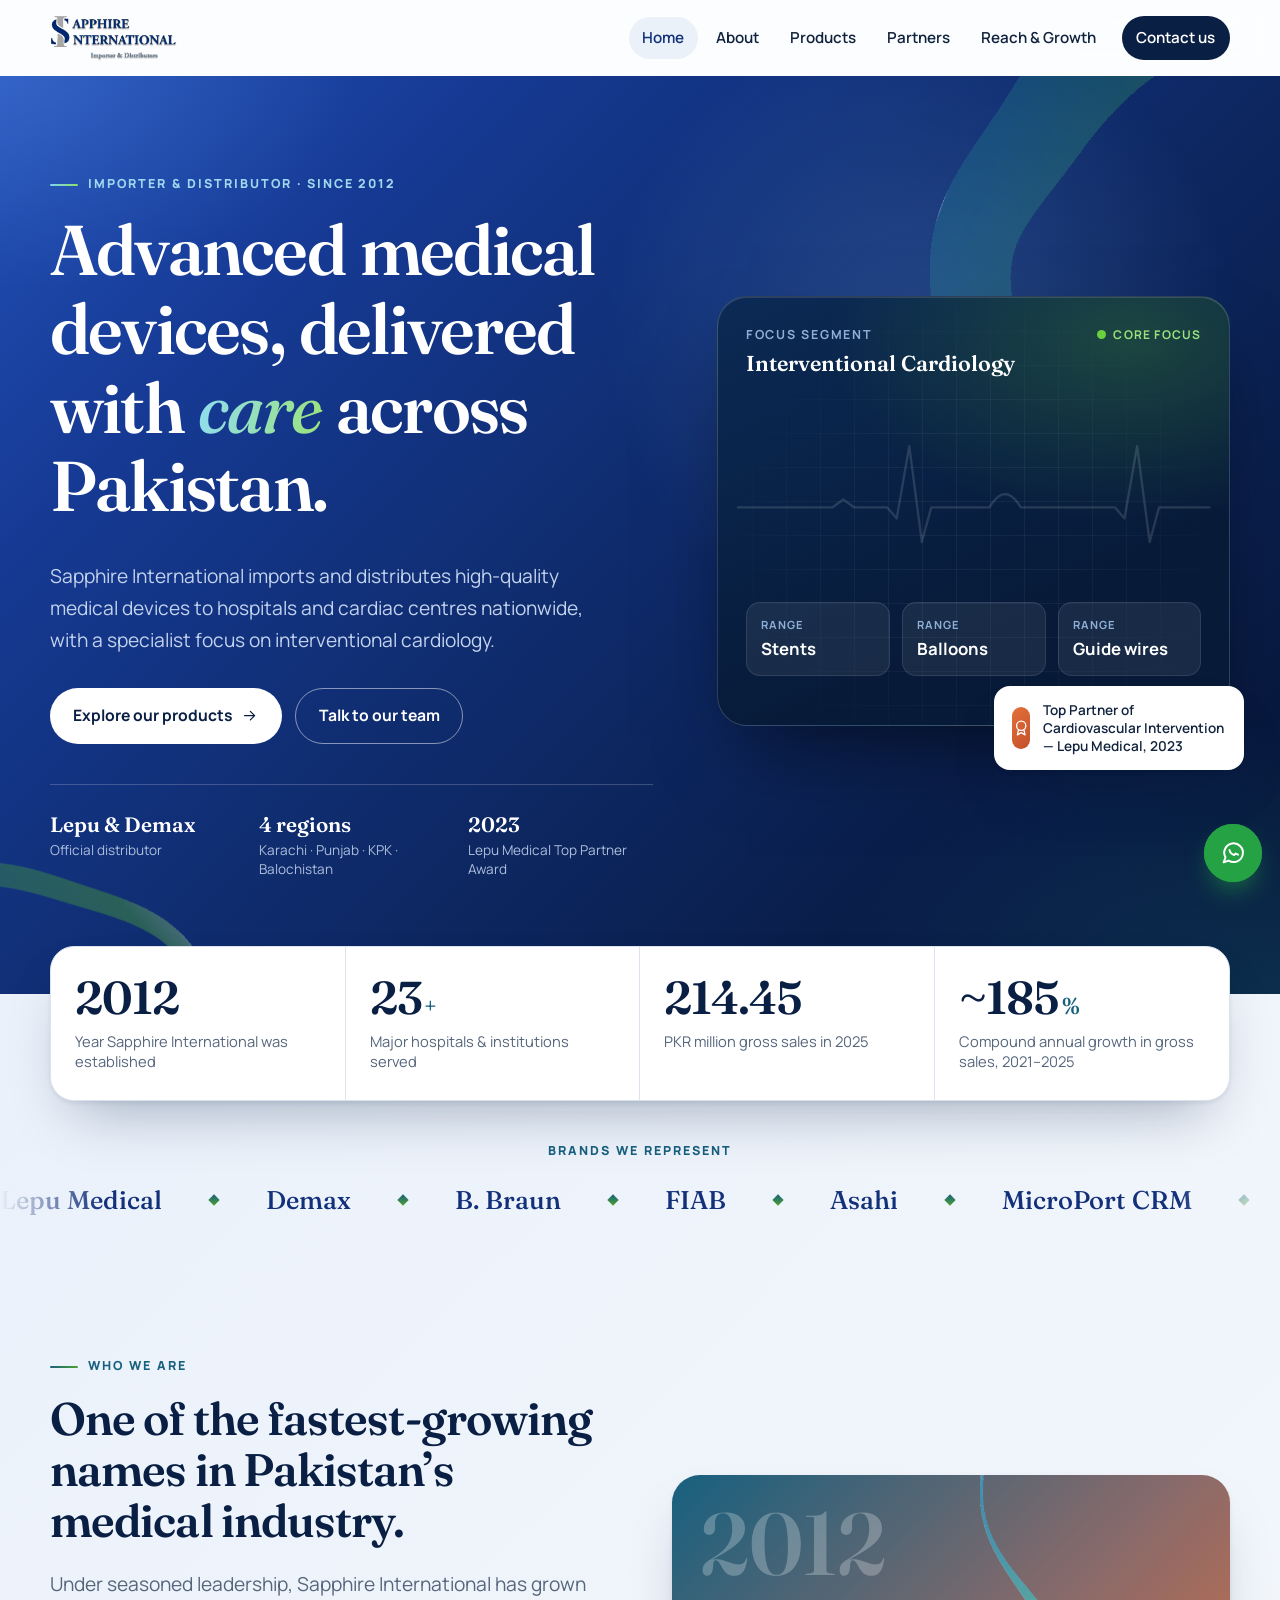
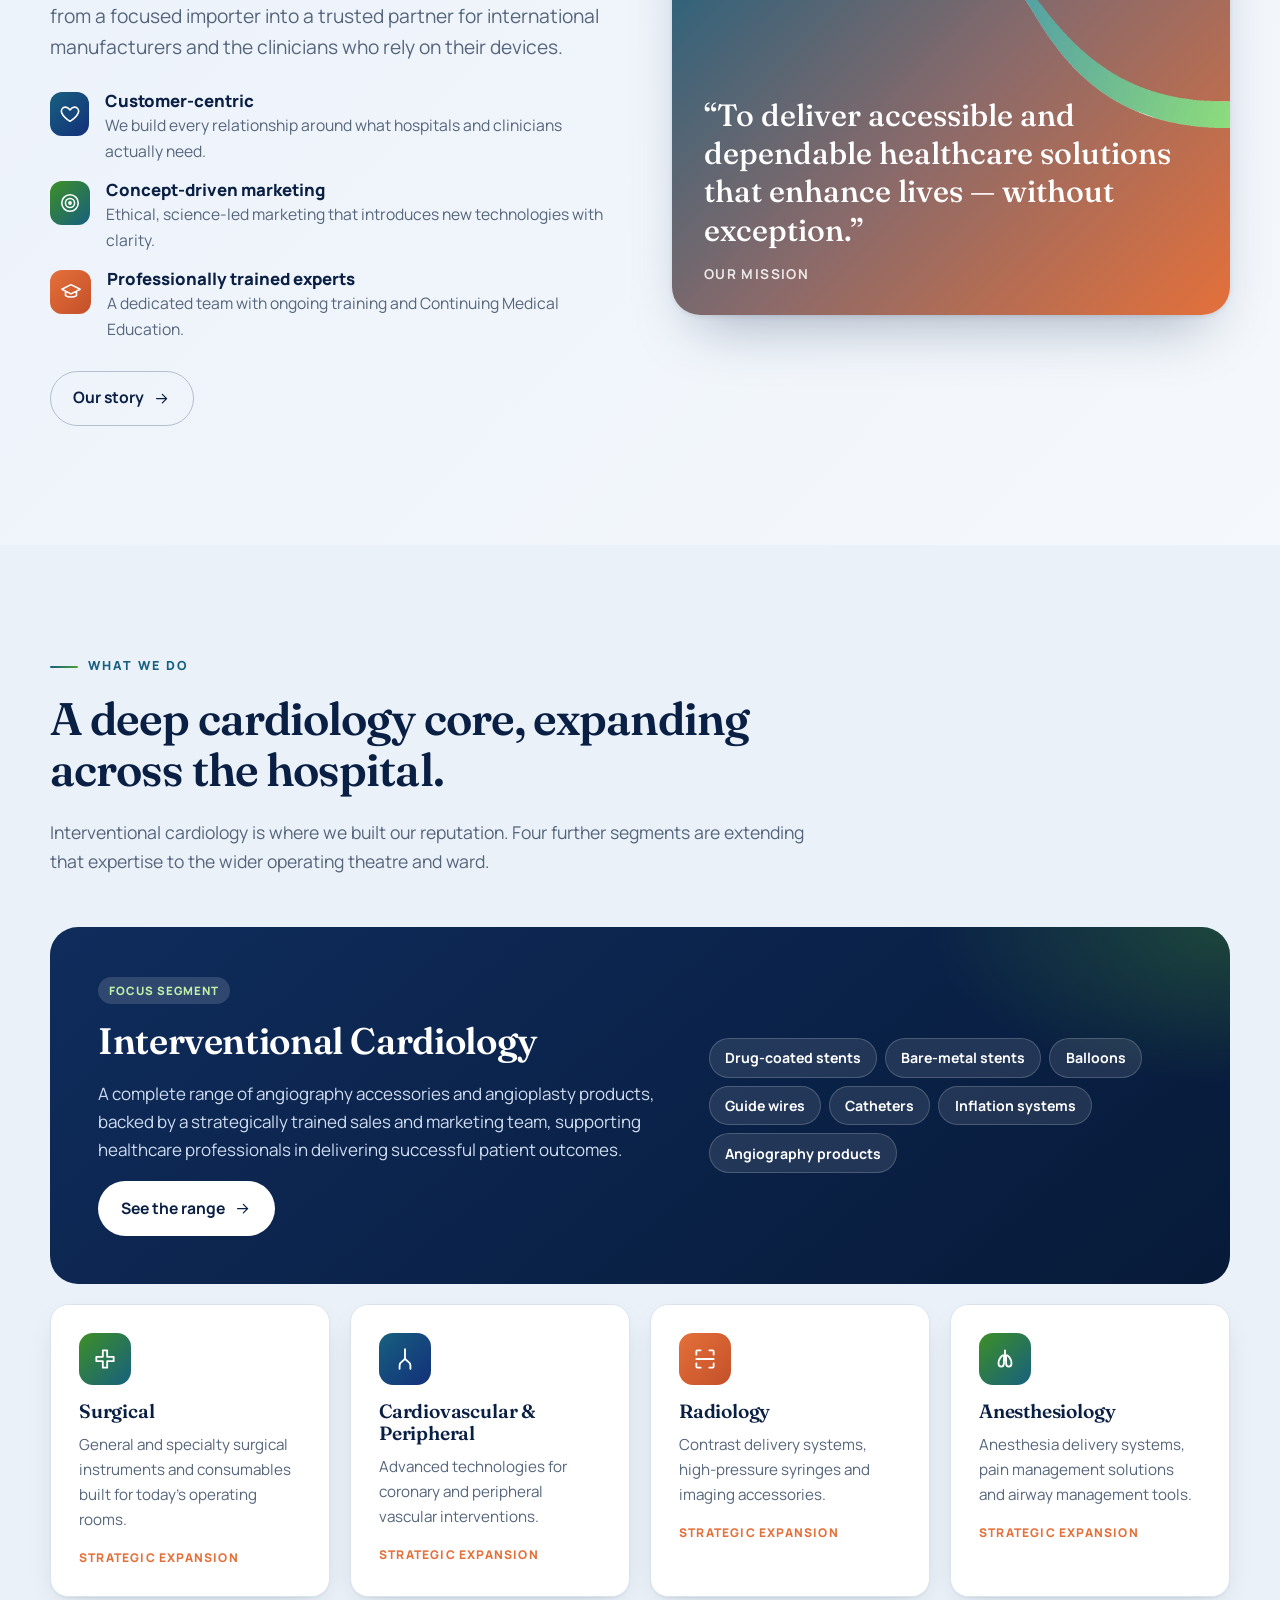
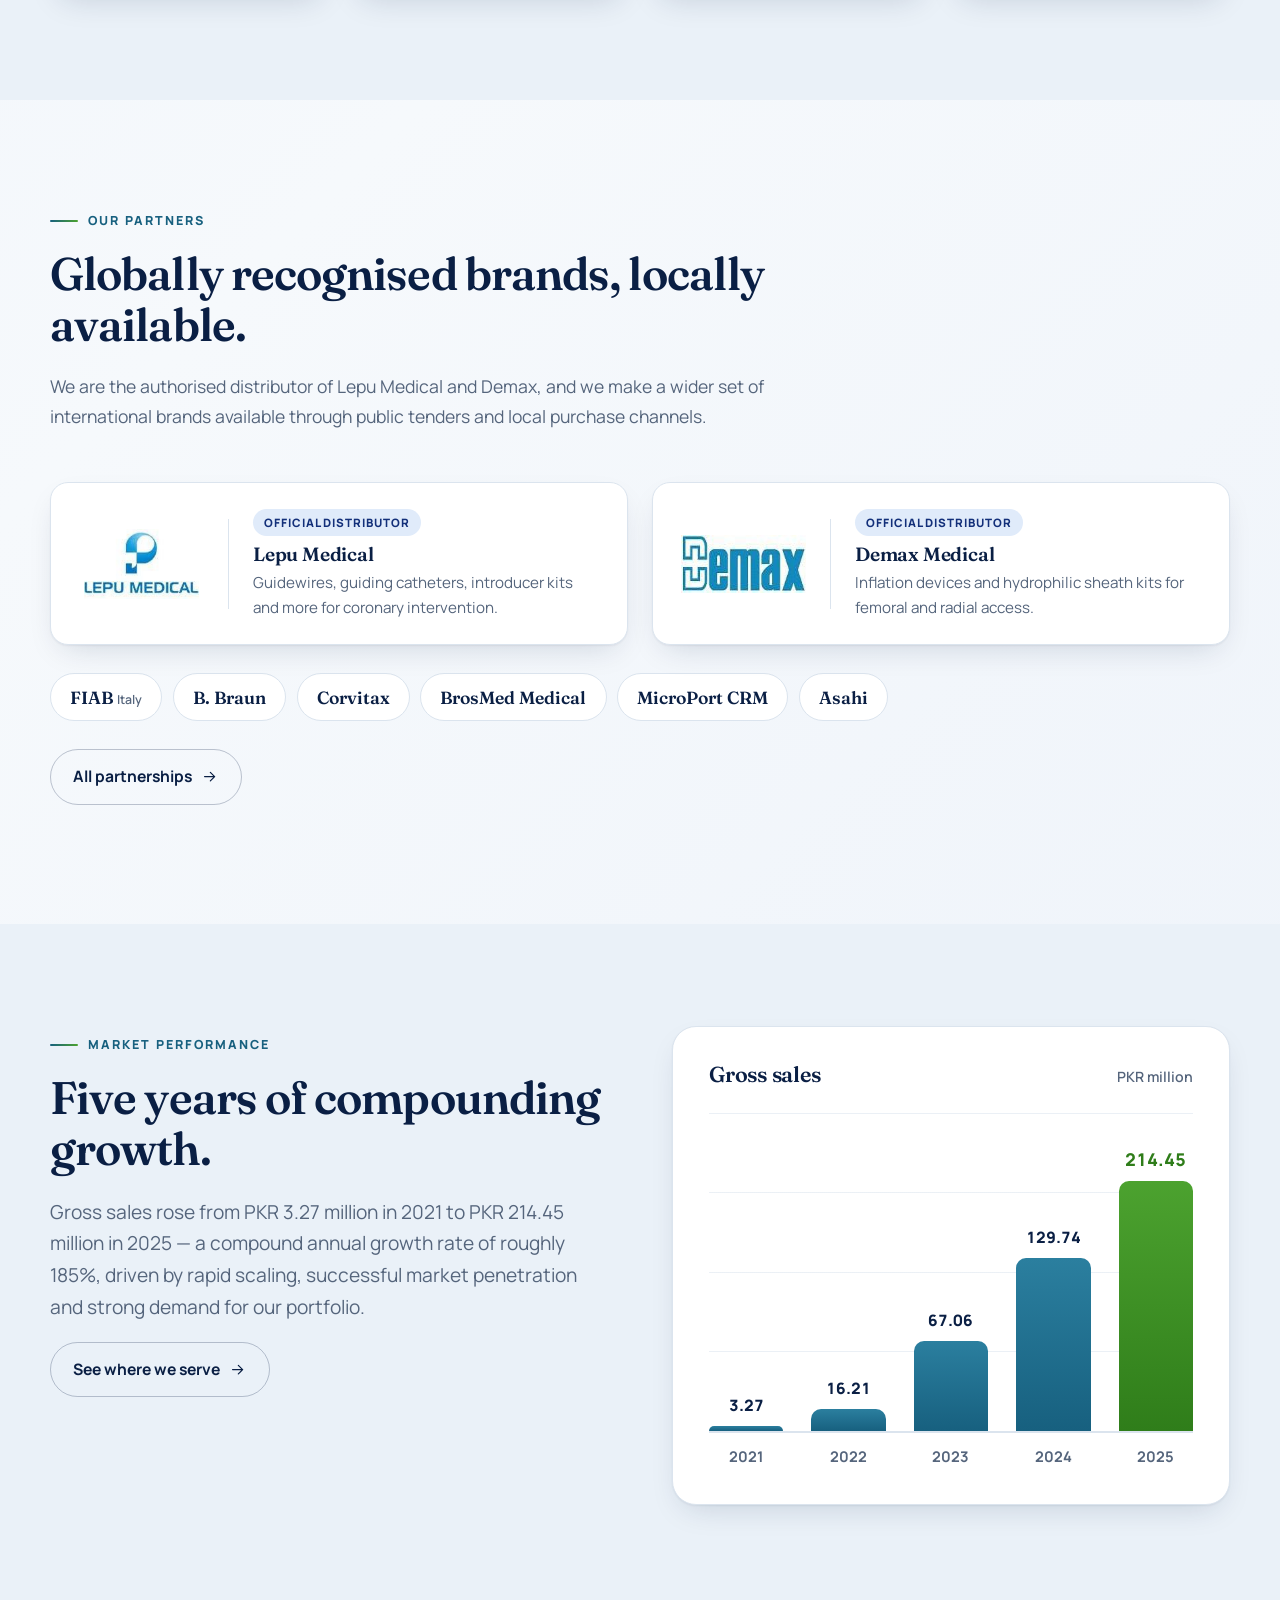
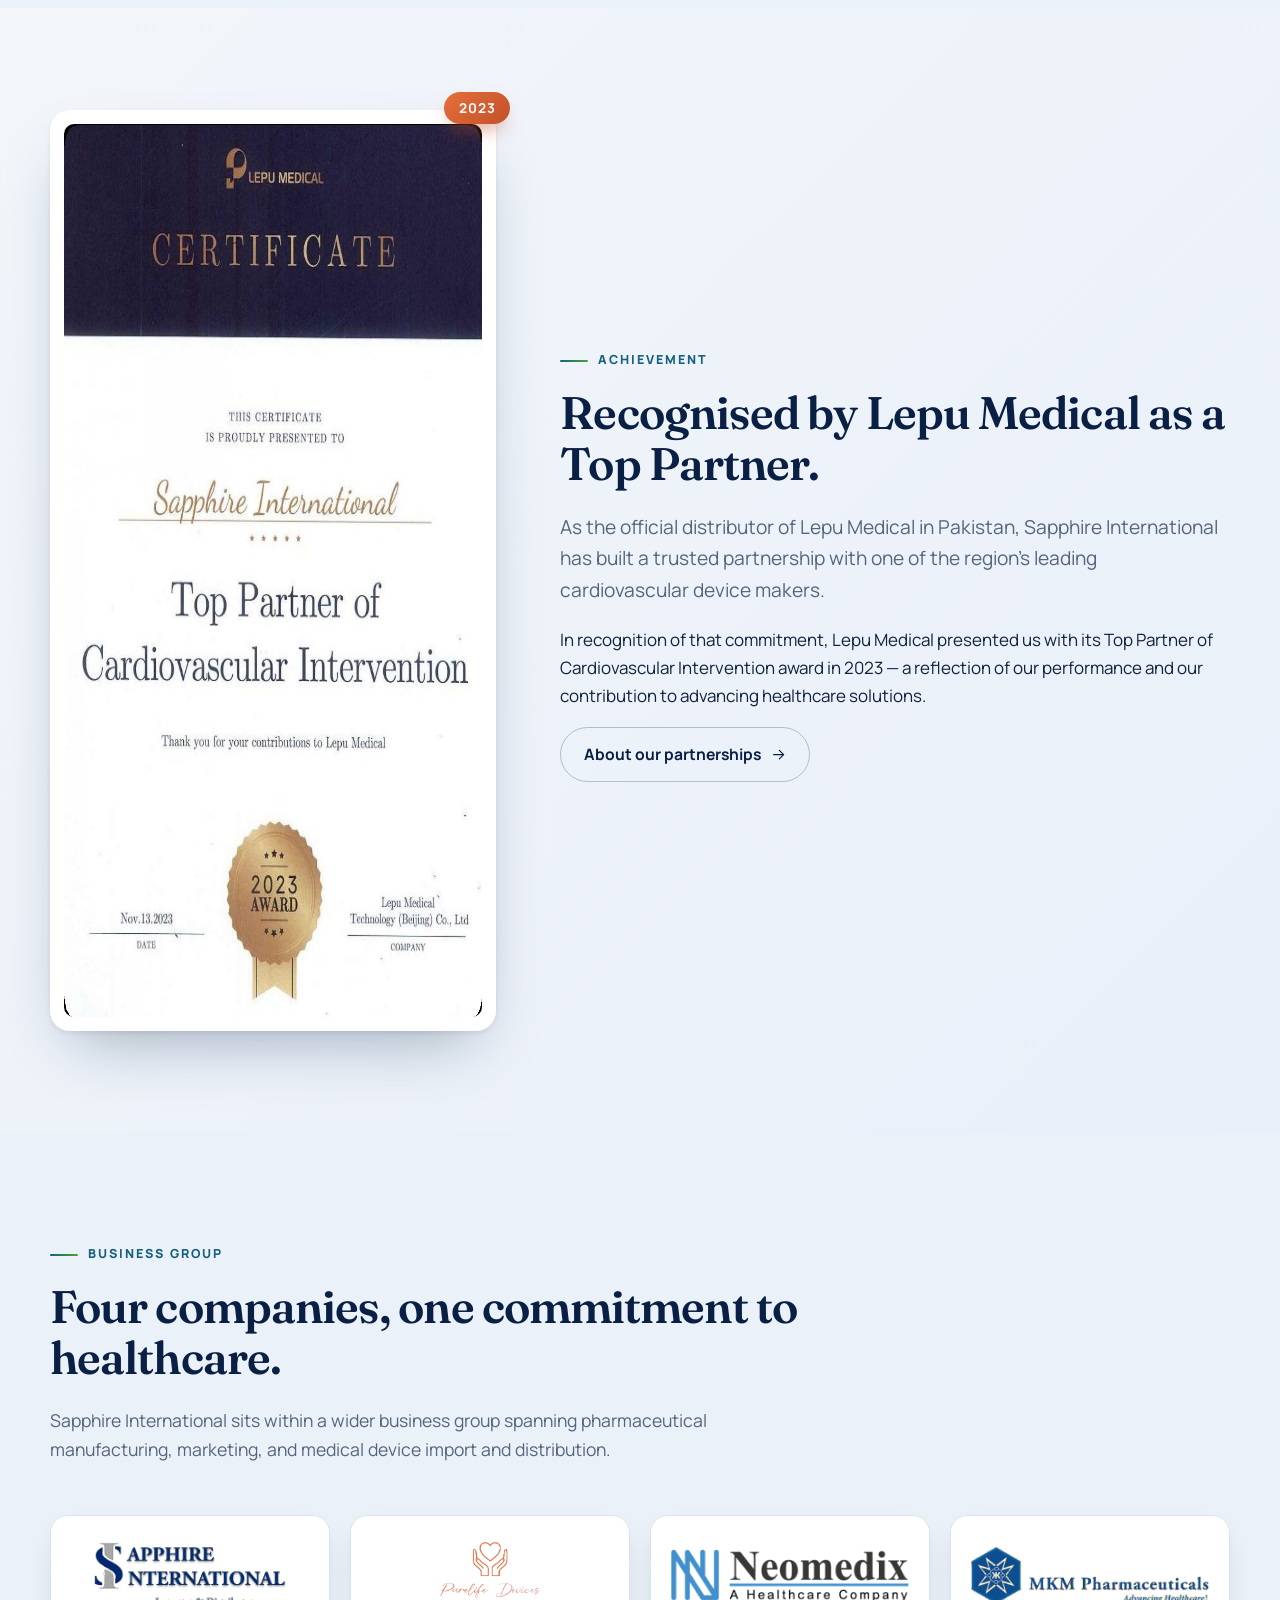
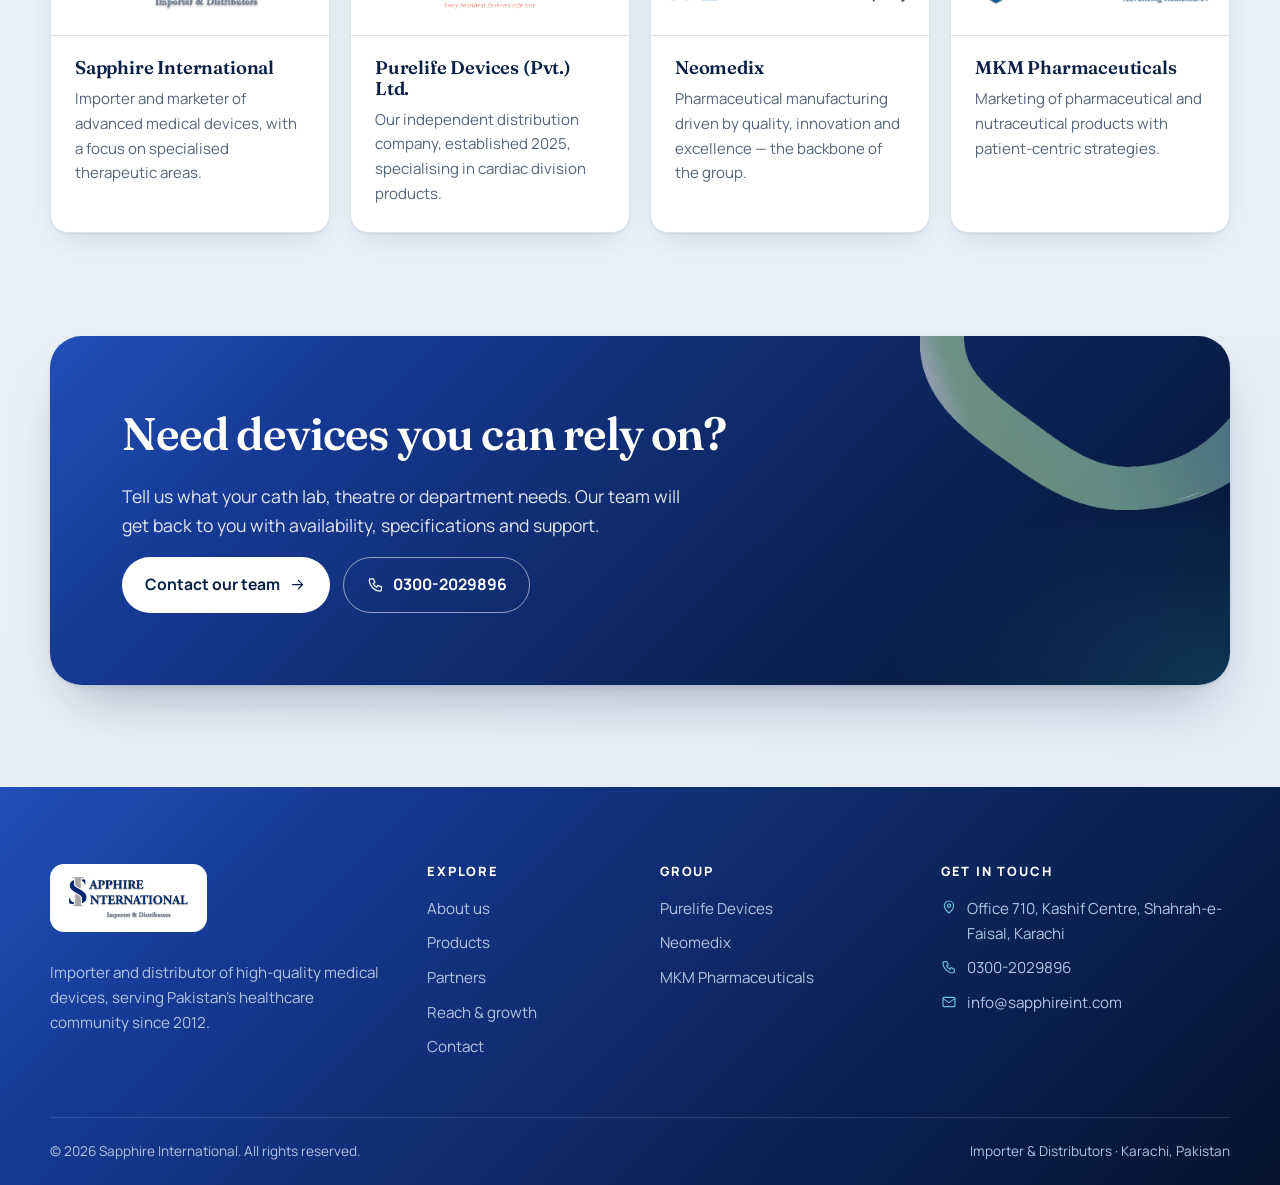
==== commit 6f5cb7db: "Add motion and interaction layer Word-by-word headline entrance, cursor glow and parallax in heroes," ====
--- a/index.html
+++ b/index.html
@@ -94,6 +94,15 @@
   </div>
 </section>
 
+<!-- BRAND MARQUEE -->
+<div class="marquee" aria-label="Brands we represent">
+  <p class="marquee-label">Brands we represent</p>
+  <div class="marquee-track" aria-hidden="true">
+    <span>Lepu Medical</span><span>Demax</span><span>B. Braun</span><span>FIAB</span><span>Asahi</span><span>MicroPort CRM</span><span>Corvitax</span><span>BrosMed</span><span>PendraCare</span><span>Dogsan</span>
+    <span>Lepu Medical</span><span>Demax</span><span>B. Braun</span><span>FIAB</span><span>Asahi</span><span>MicroPort CRM</span><span>Corvitax</span><span>BrosMed</span><span>PendraCare</span><span>Dogsan</span>
+  </div>
+</div>
+
 <!-- ABOUT -->
 <section class="section">
   <div class="container split">
@@ -291,5 +300,6 @@
 <a class="wa" href="https://wa.me/923002029896" target="_blank" rel="noopener" aria-label="Chat with us on WhatsApp"><svg class="ic"><use href="#i-chat"/></svg></a>
 
 <script src="assets/js/main.js"></script>
+<script src="assets/js/effects.js"></script>
 </body>
 </html>
--- a/assets/css/styles.css
+++ b/assets/css/styles.css
@@ -473,3 +473,104 @@
 }
 body.inner .callout { background: linear-gradient(135deg, #e4eefb, #d6e5f8); }
 @media (max-width: 860px) { body.inner { background-attachment: scroll; } }
+
+/* ================= Motion & interaction ================= */
+html, body { overflow-x: clip; }
+body { animation: pageIn .7s ease backwards; }
+@keyframes pageIn { from { opacity: 0; } }
+html.leaving body { opacity: 0; transition: opacity .25s ease; animation: none; }
+
+/* Scroll progress + back to top */
+.progress { position: fixed; left: 0; top: 0; height: 3px; width: 100%; transform-origin: 0 50%; transform: scaleX(var(--p, 0)); background: linear-gradient(90deg, var(--teal), var(--green), var(--orange)); z-index: 60; pointer-events: none; }
+.totop { position: fixed; right: 22px; bottom: 90px; width: 46px; height: 46px; border-radius: 50%; border: 1px solid var(--line); background: #fff; color: var(--navy); display: grid; place-items: center; cursor: pointer; box-shadow: var(--shadow); opacity: 0; transform: translateY(14px) scale(.9); pointer-events: none; transition: opacity .3s, transform .3s, background .2s, color .2s; z-index: 40; }
+.totop.show { opacity: 1; transform: none; pointer-events: auto; }
+.totop:hover { background: var(--navy); color: #fff; transform: translateY(-3px); }
+.site-header { transition: transform .4s cubic-bezier(.2, .7, .2, 1), border-color .25s, box-shadow .25s; }
+.site-header.hide { transform: translateY(-100%); }
+.wa::before { content: ""; position: absolute; inset: 0; border-radius: 50%; border: 2px solid #25a244; animation: waPulse 2.6s ease-out infinite; }
+@keyframes waPulse { from { transform: scale(1); opacity: .7; } to { transform: scale(1.7); opacity: 0; } }
+
+/* Hero: cursor glow, drifting + parallax rings, headline word entrance */
+.hero-grid { z-index: 1; }
+.hero::after, .page-hero::after { content: ""; position: absolute; inset: 0; pointer-events: none; background: radial-gradient(520px circle at var(--mx, 72%) var(--my, 28%), rgba(130, 190, 255, .20), transparent 62%); transition: background-position .2s; }
+.page-hero > .container { position: relative; z-index: 1; }
+.hero .ring, .page-hero .ring { animation: drift 16s ease-in-out infinite alternate; transition: transform .7s cubic-bezier(.2, .7, .2, 1); }
+.hero .ring--a { transform: translate3d(calc(var(--px, 0) * -38px), calc(var(--py, 0) * -26px + var(--sy, 0) * .14px), 0); }
+.hero .ring--b { transform: translate3d(calc(var(--px, 0) * 30px), calc(var(--py, 0) * 20px - var(--sy, 0) * .1px), 0) rotate(160deg); }
+.page-hero .ring { transform: translate3d(calc(var(--px, 0) * -26px), calc(var(--py, 0) * -18px + var(--sy, 0) * .08px), 0); }
+@keyframes drift { from { translate: 0 0; } to { translate: 0 26px; } }
+.float-badge { animation: bob 5s ease-in-out infinite; }
+@keyframes bob { 50% { transform: translateY(-9px); } }
+.js .wsplit .w { display: inline-block; padding-right: .04em; opacity: 0; transform: translateY(.55em) rotate(3deg); transform-origin: 0 100%; animation: wordIn .85s cubic-bezier(.2, .75, .2, 1) forwards; animation-delay: calc(var(--i) * 65ms + .15s); }
+@keyframes wordIn { to { opacity: 1; transform: none; } }
+.js .wsplit em { background: none; -webkit-background-clip: border-box; background-clip: border-box; color: inherit; }
+.js .wsplit em .w { font-style: italic; color: transparent; background: linear-gradient(100deg, #8fdcf5, #9be37d, #8fdcf5); background-size: 200% 100%; -webkit-background-clip: text; background-clip: text; animation: wordIn .85s cubic-bezier(.2, .75, .2, 1) forwards, shine 5s linear 1.4s infinite; animation-delay: calc(var(--i) * 65ms + .15s), 1.4s; }
+@keyframes shine { to { background-position: -200% 0; } }
+
+/* Directional reveals, headline rule draw */
+.js .reveal-l { transform: translateX(-48px); }
+.js .reveal-r { transform: translateX(48px); }
+.js .reveal.done { transition: transform .2s ease-out, box-shadow .25s, opacity .3s; transition-delay: 0s; }
+.eyebrow::before { transition: width .9s .25s cubic-bezier(.2, .7, .2, 1); }
+.js .reveal:not(.in) .eyebrow::before { width: 0; }
+
+/* Card tilt + glare */
+.tilt { position: relative; will-change: transform; }
+.tilt:not(.pulse-card)::after { content: ""; position: absolute; inset: 0; border-radius: inherit; pointer-events: none; opacity: 0; transition: opacity .3s; background: radial-gradient(280px circle at var(--gx, 50%) var(--gy, 0%), rgba(255, 255, 255, .6), transparent 65%); }
+.tilt:not(.pulse-card):hover::after { opacity: 1; }
+
+/* Buttons: shine sweep + ripple */
+.btn { position: relative; overflow: hidden; isolation: isolate; }
+.btn::before { content: ""; position: absolute; inset: 0; z-index: -1; background: linear-gradient(110deg, transparent 30%, rgba(255, 255, 255, .38) 50%, transparent 70%); transform: translateX(-130%); transition: transform .7s; }
+.btn:hover::before { transform: translateX(130%); }
+.ripple { position: absolute; border-radius: 50%; background: rgba(255, 255, 255, .45); transform: scale(0); animation: ripple .7s ease-out forwards; pointer-events: none; z-index: -1; }
+.btn--ghost .ripple { background: rgba(23, 96, 127, .25); }
+@keyframes ripple { to { transform: scale(1); opacity: 0; } }
+
+/* Marquee */
+.marquee { overflow: hidden; padding: 2.5rem 0 1.5rem; mask-image: linear-gradient(90deg, transparent, #000 8%, #000 92%, transparent); -webkit-mask-image: linear-gradient(90deg, transparent, #000 8%, #000 92%, transparent); }
+.marquee-label { text-align: center; font-size: .78rem; font-weight: 800; letter-spacing: .16em; text-transform: uppercase; color: var(--teal); margin: 0 0 1.1rem; }
+.marquee-track { display: flex; width: max-content; animation: marquee 42s linear infinite; }
+.marquee:hover .marquee-track { animation-play-state: paused; }
+.marquee-track span { display: inline-flex; align-items: center; gap: 3rem; padding-right: 3rem; font-family: var(--font-display); font-size: 1.6rem; font-weight: 500; color: var(--sapphire); white-space: nowrap; transition: color .25s; }
+.marquee-track span:hover { color: var(--teal); }
+.marquee-track span::after { content: ""; width: 8px; height: 8px; rotate: 45deg; background: linear-gradient(135deg, var(--teal), var(--green)); }
+@keyframes marquee { to { transform: translateX(-50%); } }
+
+/* Timeline fills as you scroll */
+.timeline::before { background: var(--line); }
+.timeline::after { content: ""; position: absolute; left: 7px; top: .5rem; width: 2px; height: calc((100% - 1rem) * var(--p, 0)); background: linear-gradient(180deg, var(--teal), var(--green), var(--orange)); border-radius: 2px; }
+.timeline li::before { transition: background .4s, transform .4s; }
+.timeline li:nth-child(1) { color: var(--teal); }
+.timeline li:nth-child(2) { color: var(--green); }
+.timeline li:nth-child(3) { color: var(--orange); }
+.timeline li:nth-child(4) { color: var(--sapphire); }
+.timeline li.on::before { background: currentColor; transform: scale(1.3); }
+.timeline span { color: var(--muted); }
+
+/* Chart hover */
+.bar { cursor: pointer; transition: transform 1.1s cubic-bezier(.2, .7, .2, 1), filter .25s, box-shadow .25s; transition-delay: var(--d, 0s), 0s, 0s; }
+.bar-val { transition: transform .25s; }
+.bar-col:hover .bar { filter: brightness(1.18); box-shadow: 0 0 0 4px rgba(23, 96, 127, .12), 0 18px 30px -12px rgba(23, 96, 127, .6); }
+.bar-col:hover .bar-val { transform: translateY(-5px); }
+.stat { transition: background .3s; }
+.stat:hover { background: linear-gradient(135deg, #f3f8ff, #e3eefb); }
+
+/* Tabs, lists and filters animate in */
+.js .panel:not([hidden]) { animation: panelIn .5s cubic-bezier(.2, .7, .2, 1); }
+@keyframes panelIn { from { opacity: 0; transform: translateY(14px); } }
+.js .inst-list li { animation: liIn .5s cubic-bezier(.2, .7, .2, 1) backwards; animation-delay: calc(var(--i, 0) * 45ms); }
+@keyframes liIn { from { opacity: 0; transform: translateX(-14px); } }
+.prod:not([hidden]) { animation: popIn .5s cubic-bezier(.2, .75, .2, 1) backwards; }
+@keyframes popIn { from { opacity: 0; transform: translateY(16px) scale(.96); } }
+.tab, .filter { transition: all .25s cubic-bezier(.2, .7, .2, 1); }
+.tab:active, .filter:active { transform: scale(.96); }
+
+@media (prefers-reduced-motion: reduce) {
+  body { animation: none; }
+  .js .wsplit .w, .js .wsplit em .w { opacity: 1; transform: none; animation: none; }
+  .hero .ring, .page-hero .ring, .float-badge, .wa::before, .marquee-track { animation: none; }
+  .js .reveal-l, .js .reveal-r { transform: none; }
+  .progress { display: none; }
+}
+@media (max-width: 620px) { .marquee-track span { font-size: 1.3rem; } .totop { right: 18px; bottom: 84px; } }
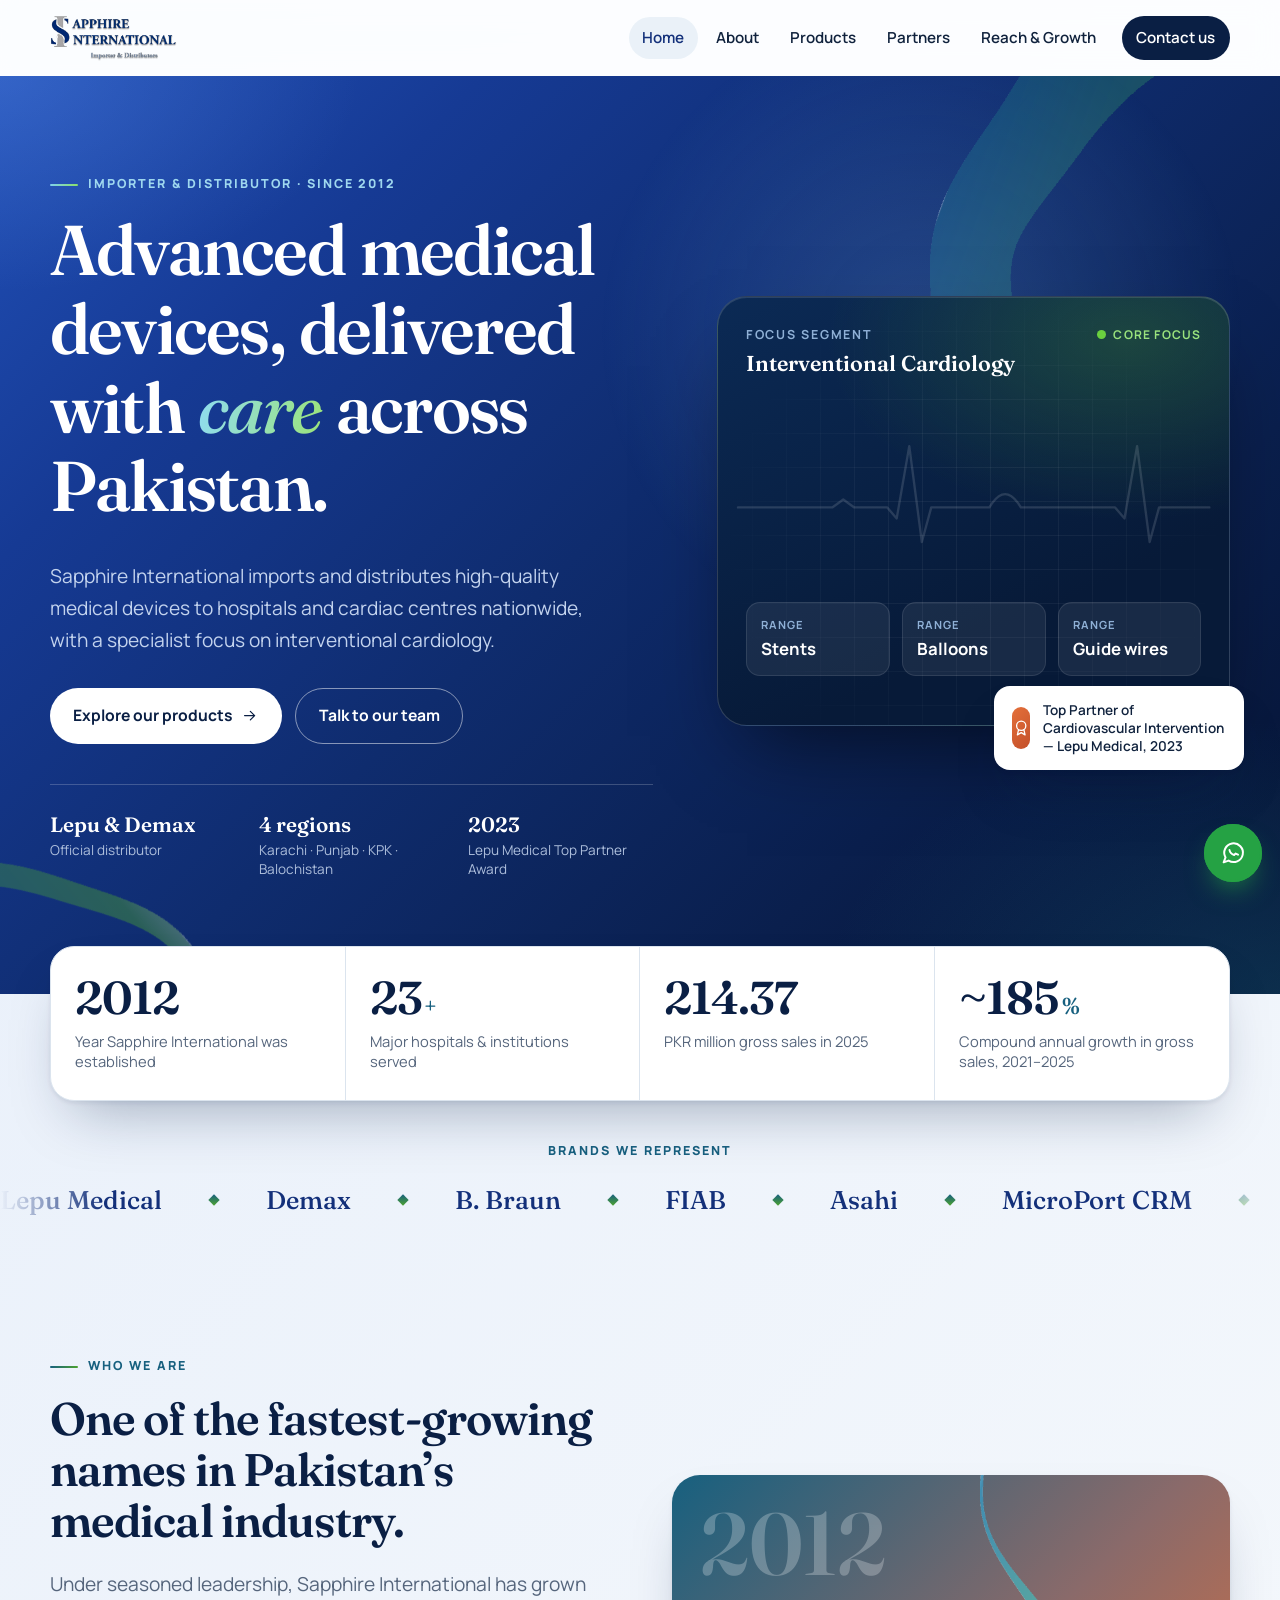
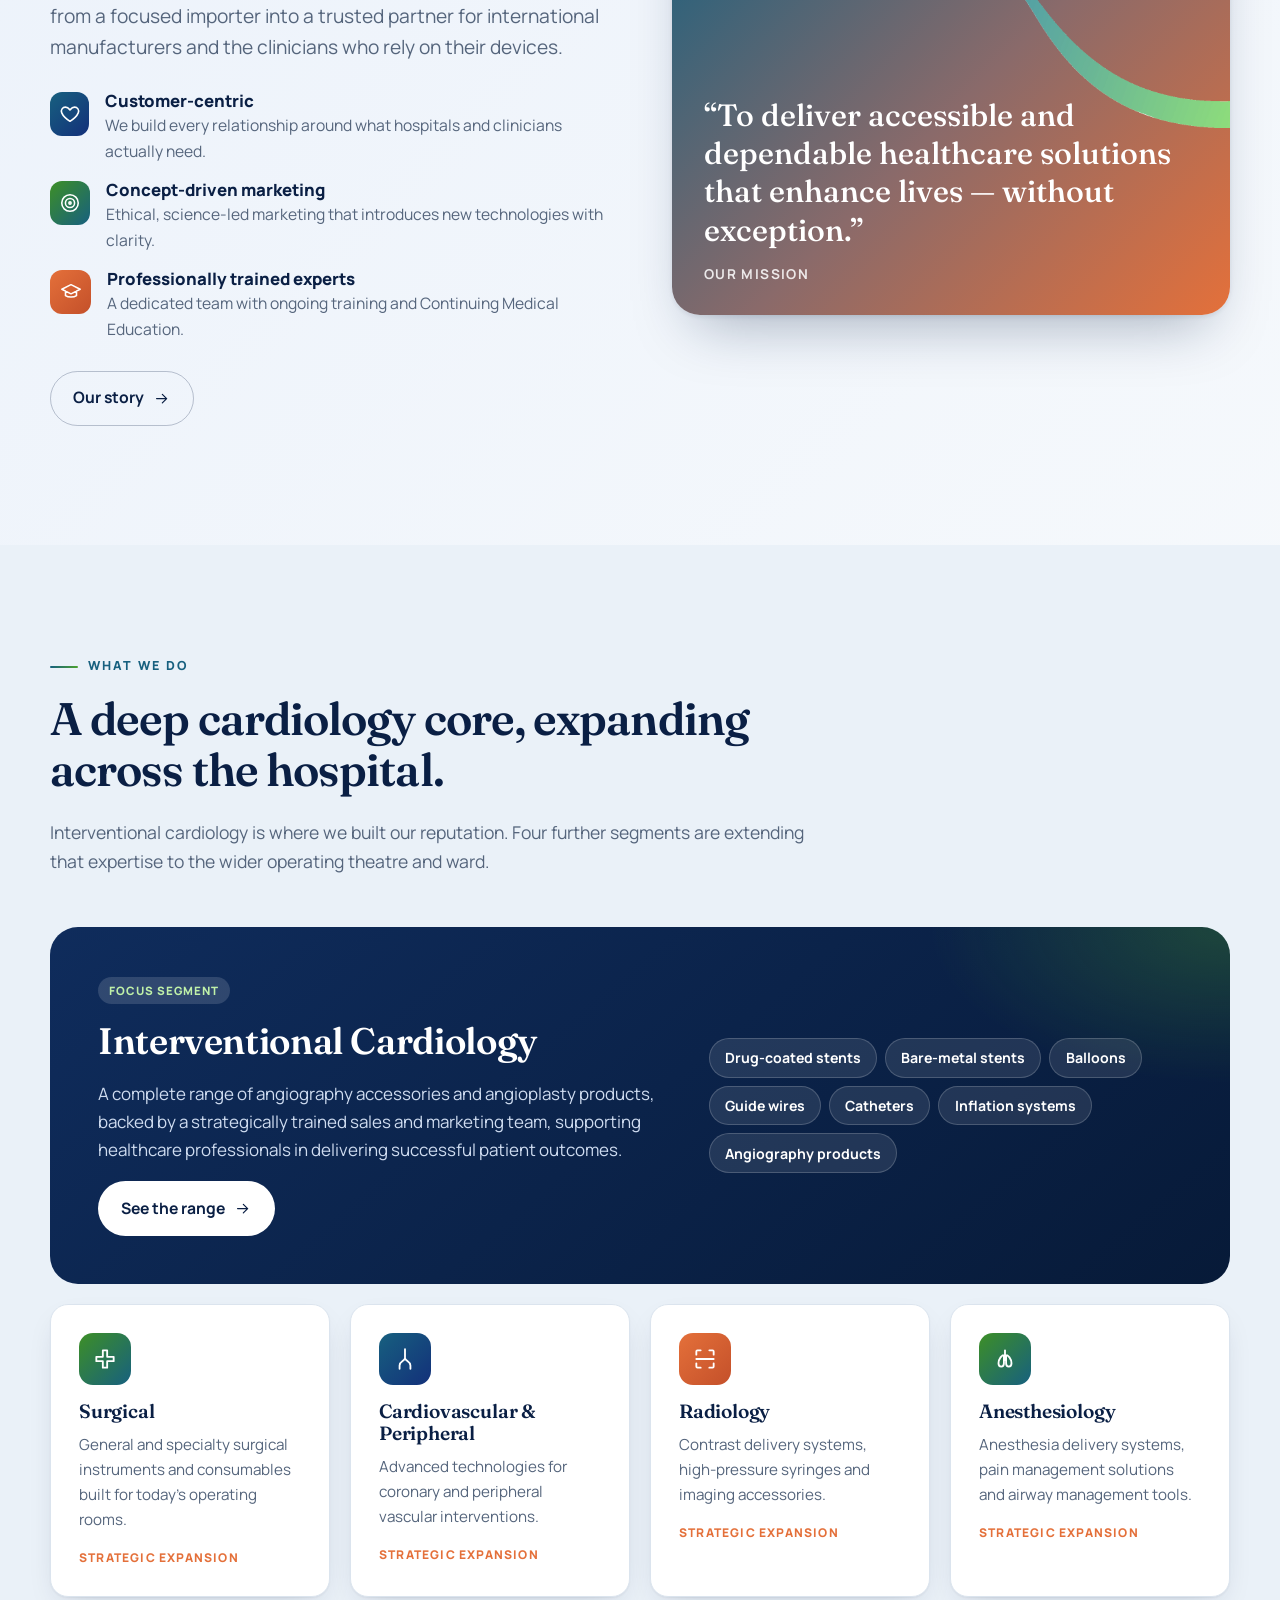
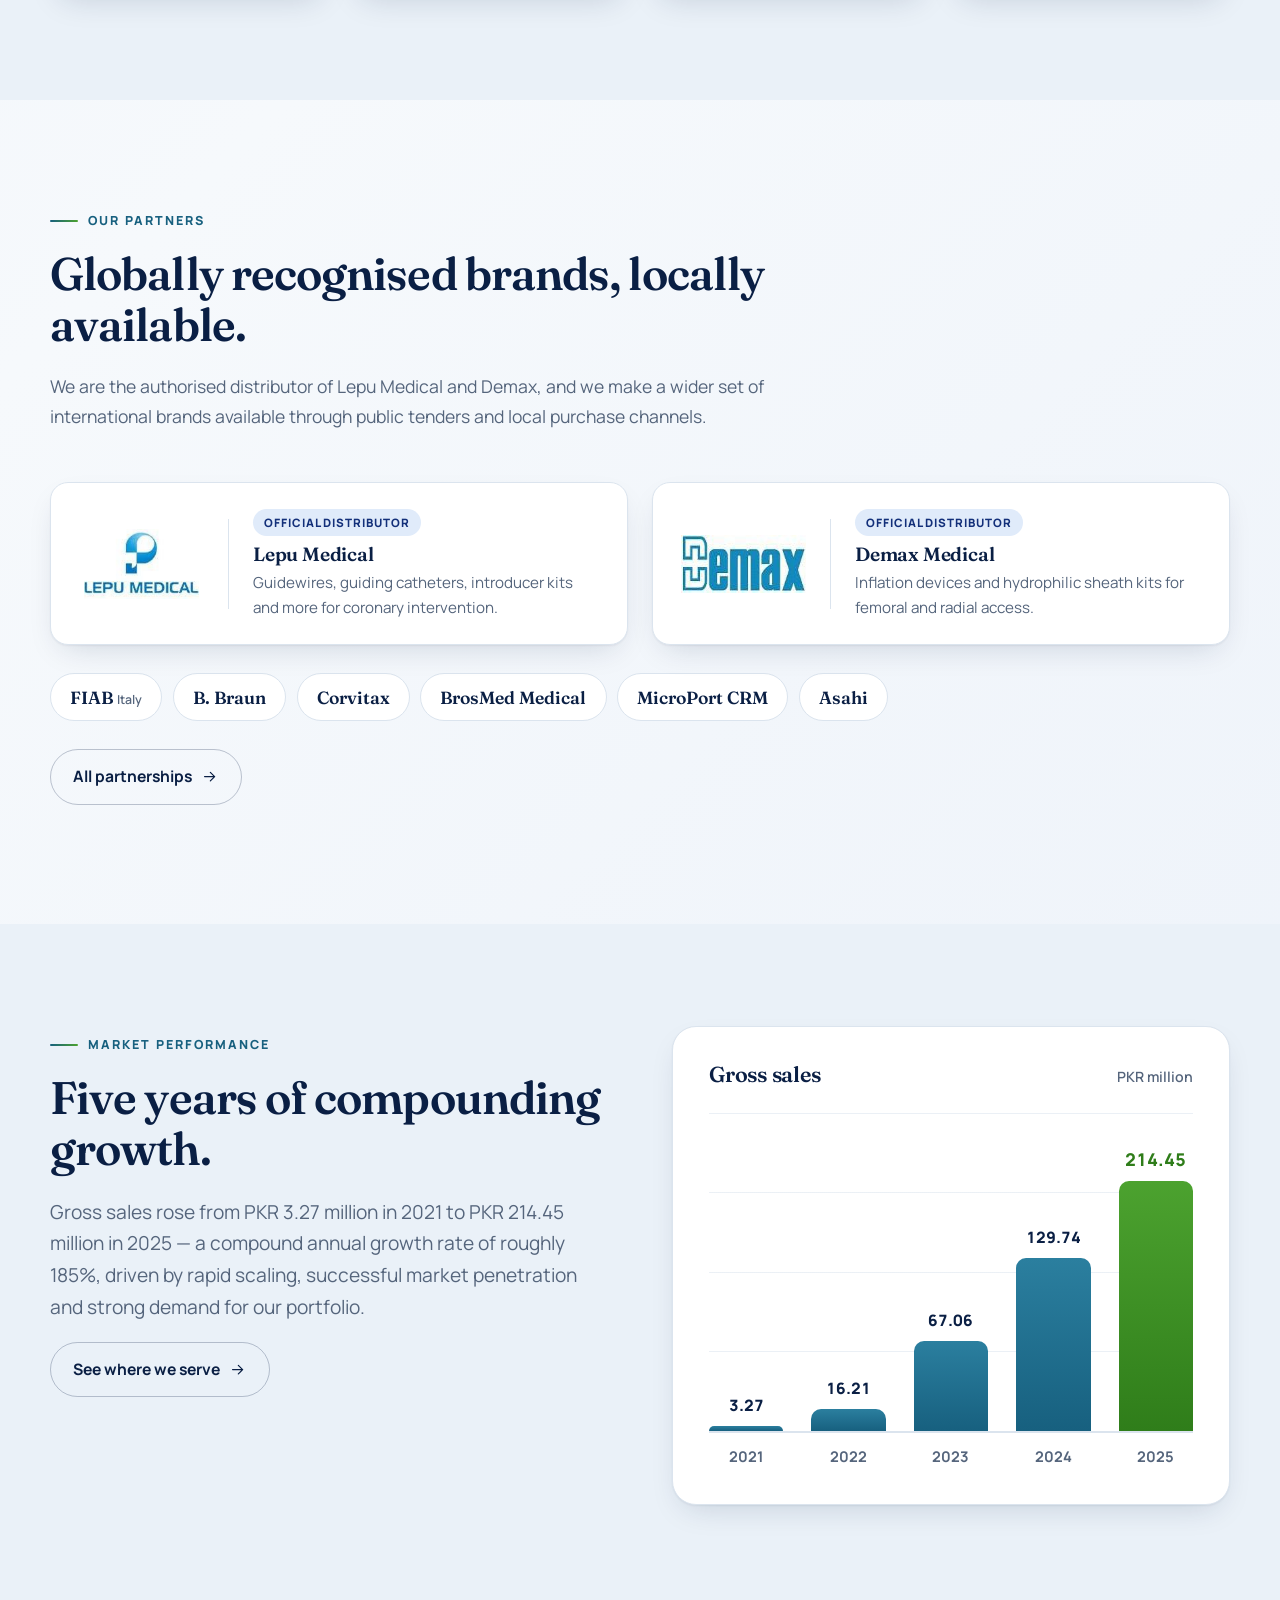
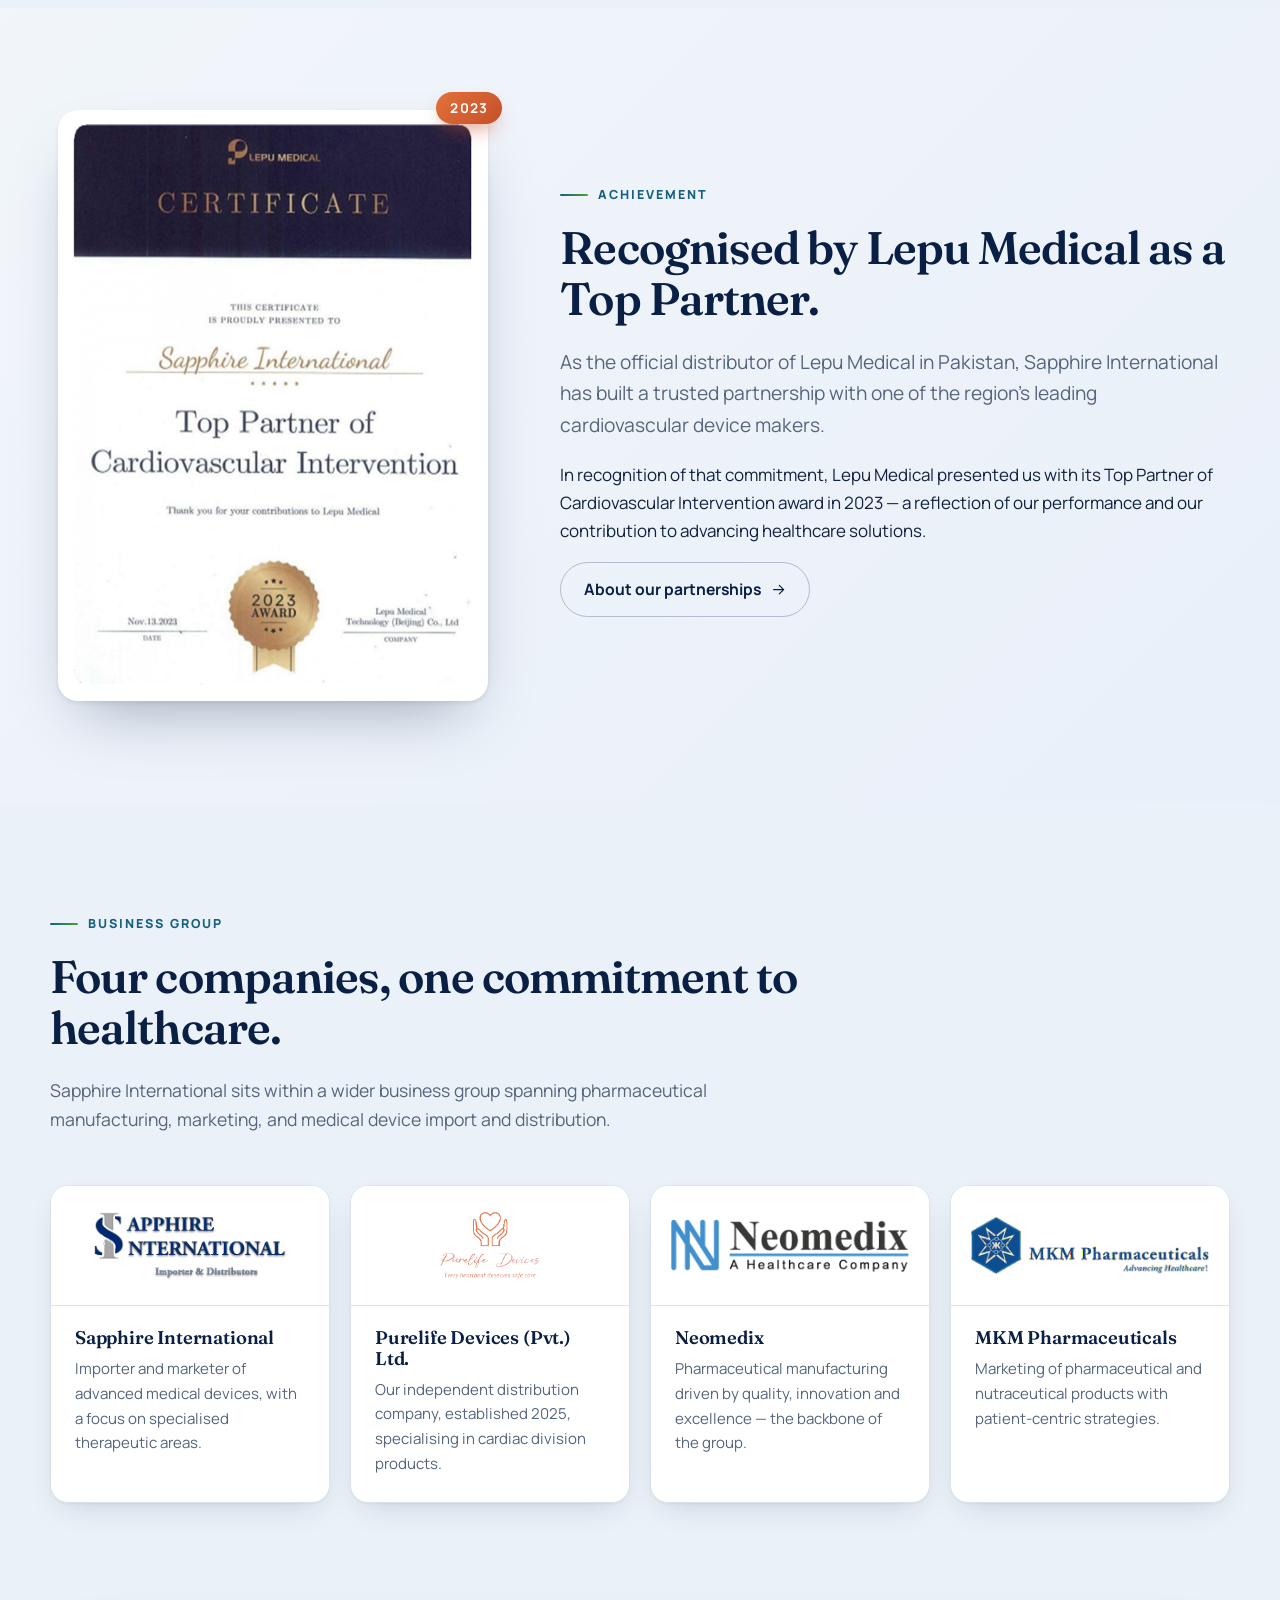
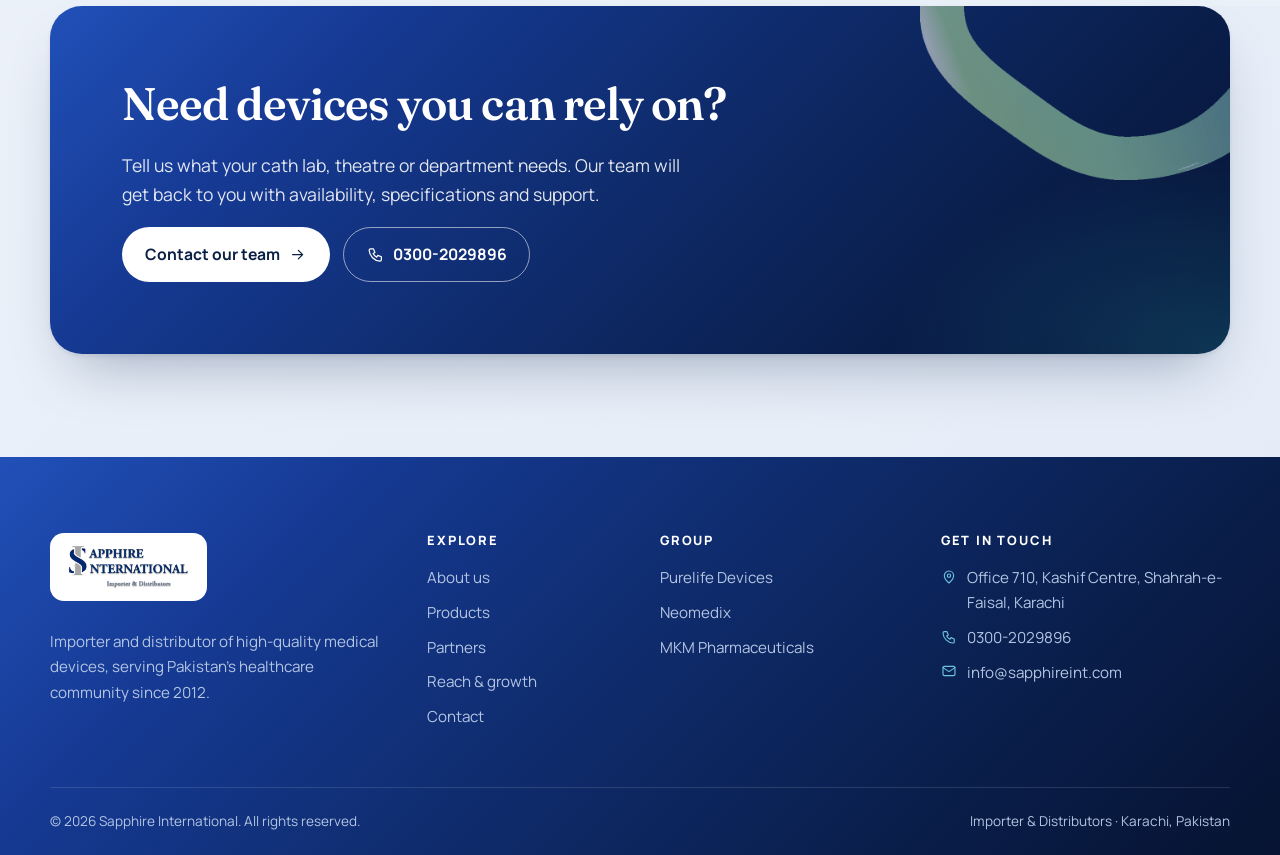
==== commit b3d441bf: "Use the correctly proportioned, upscaled Lepu certificate Portrait scan upscaled 3x and sharpened, s" ====
--- a/index.html
+++ b/index.html
@@ -211,8 +211,8 @@
 <!-- AWARD -->
 <section class="section">
   <div class="container award">
-    <figure class="cert reveal" style="margin:0">
-      <img src="assets/img/lepu-top-partner-2023.jpg" alt="Lepu Medical certificate presented to Sapphire International: Top Partner of Cardiovascular Intervention, 13 November 2023" width="1058" height="893" loading="lazy">
+    <figure class="cert reveal">
+      <img src="assets/img/lepu-top-partner-2023.jpg" alt="Lepu Medical certificate presented to Sapphire International: Top Partner of Cardiovascular Intervention, 13 November 2023" width="1284" height="1797" loading="lazy">
     </figure>
     <div class="reveal" style="--d:.1s">
       <span class="eyebrow">Achievement</span>
--- a/assets/css/styles.css
+++ b/assets/css/styles.css
@@ -270,7 +270,7 @@
 
 /* ---------- Awards ---------- */
 .award { display: grid; grid-template-columns: .8fr 1.2fr; gap: clamp(2rem, 5vw, 4.5rem); align-items: center; }
-.cert { position: relative; border-radius: 20px; background: #fff; padding: 14px; box-shadow: var(--shadow-lg); transform: rotate(-2.2deg); transition: transform .4s; }
+.cert { margin: 0; position: relative; border-radius: 20px; background: #fff; padding: 14px; box-shadow: var(--shadow-lg); transform: rotate(-2.2deg); transition: transform .4s; }
 .cert:hover { transform: rotate(0) scale(1.02); }
 .cert img { border-radius: 10px; width: 100%; }
 .cert::after { content: "2023"; position: absolute; top: -18px; right: -14px; font: 700 .85rem var(--font-body); letter-spacing: .08em; background: linear-gradient(135deg, var(--orange), #c4502a); color: #fff; padding: .45rem .9rem; border-radius: 999px; box-shadow: 0 10px 20px -8px rgba(196, 80, 42, .7); }
@@ -573,4 +573,7 @@
   .js .reveal-l, .js .reveal-r { transform: none; }
   .progress { display: none; }
 }
-@media (max-width: 620px) { .marquee-track span { font-size: 1.3rem; } .totop { right: 18px; bottom: 84px; } }+@media (max-width: 620px) { .marquee-track span { font-size: 1.3rem; } .totop { right: 18px; bottom: 84px; } }
+/* Certificate is a portrait A4 scan */
+.award .cert { max-width: 430px; margin-inline: auto; }
+.cert img { aspect-ratio: 1284 / 1797; height: auto; }
